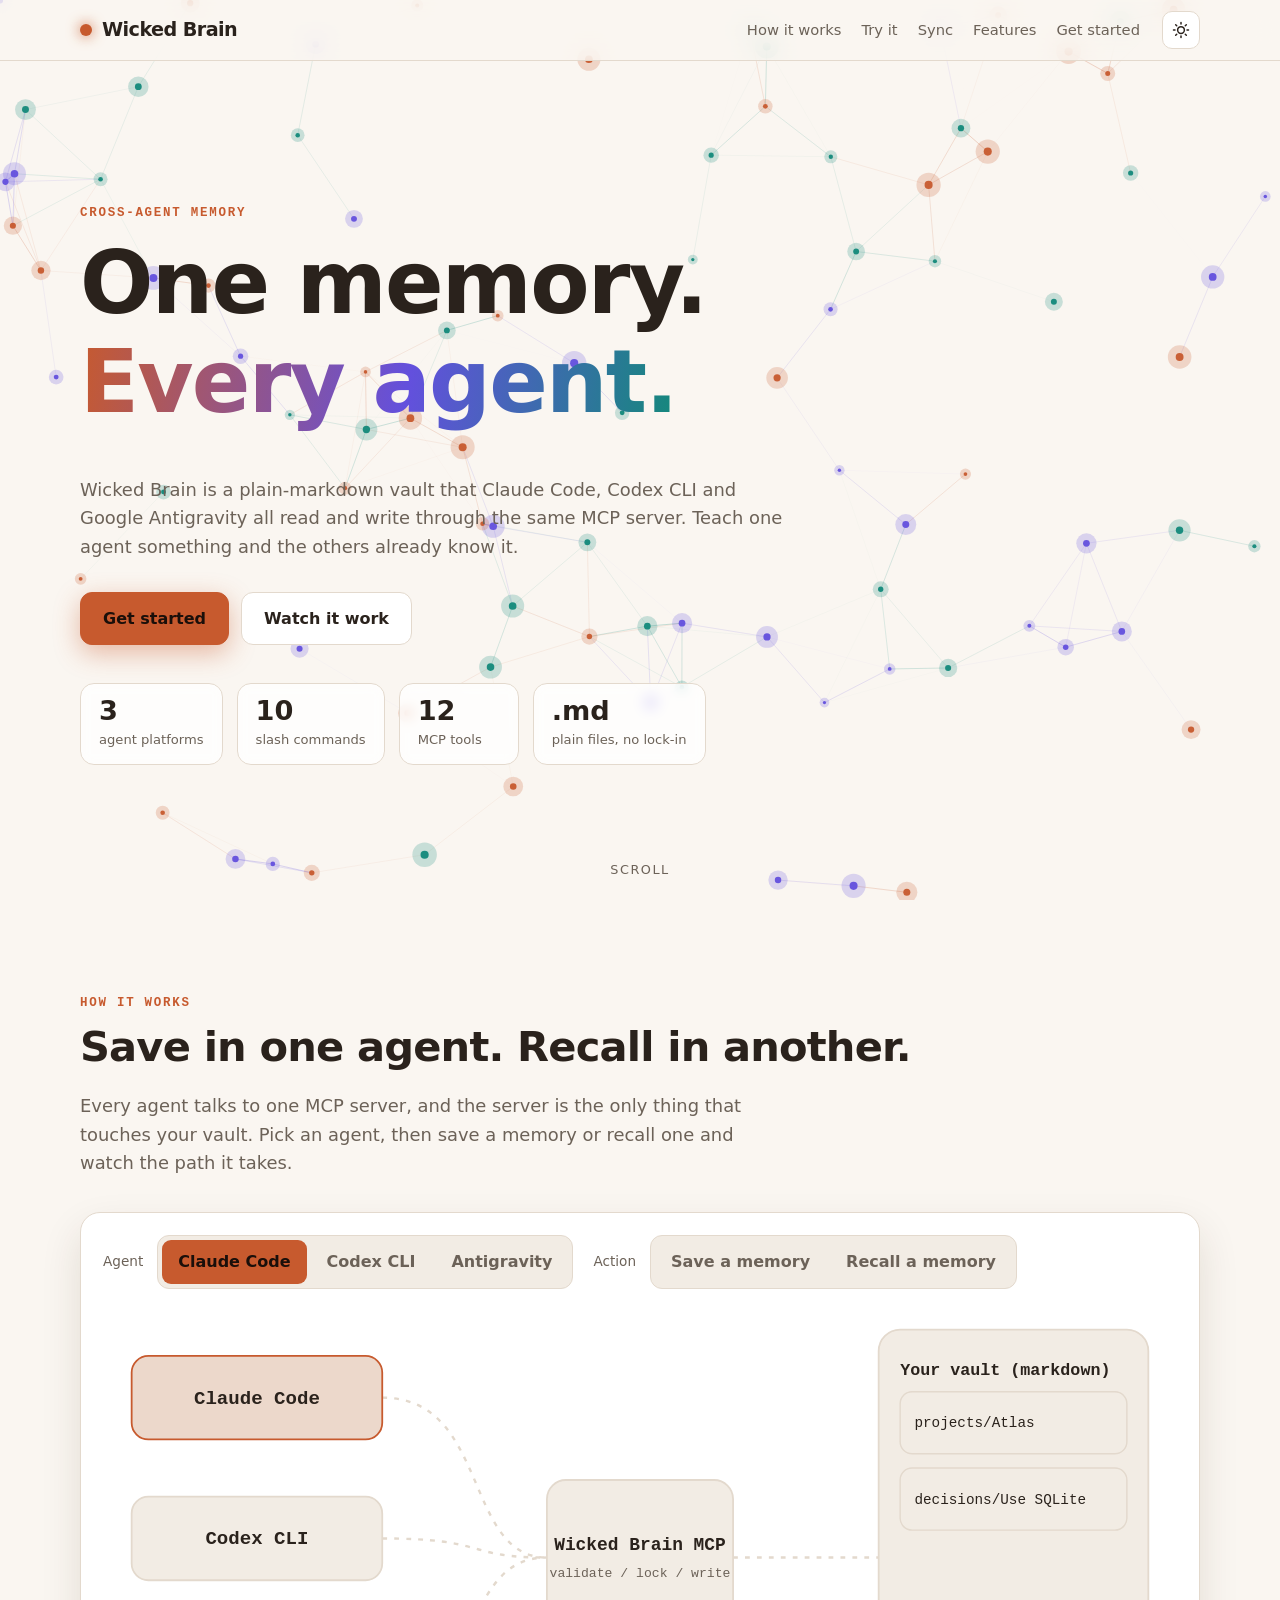
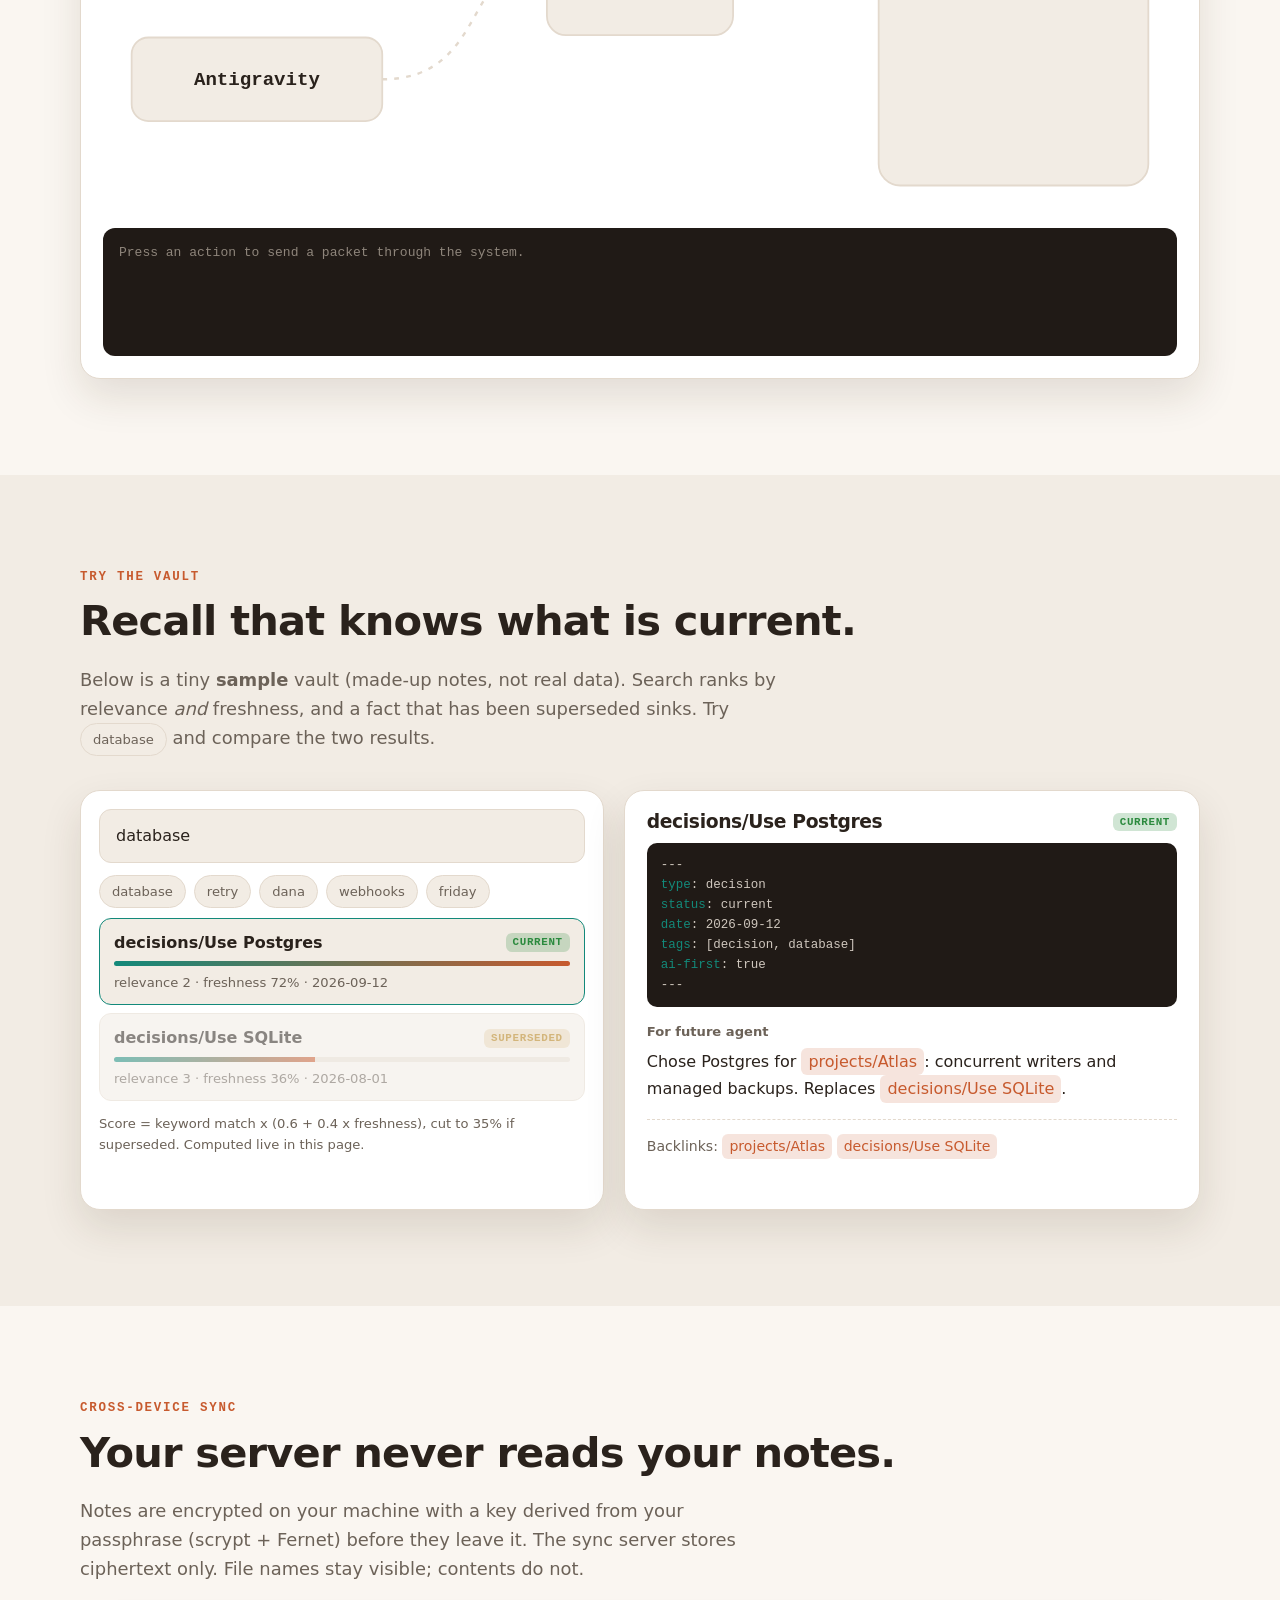
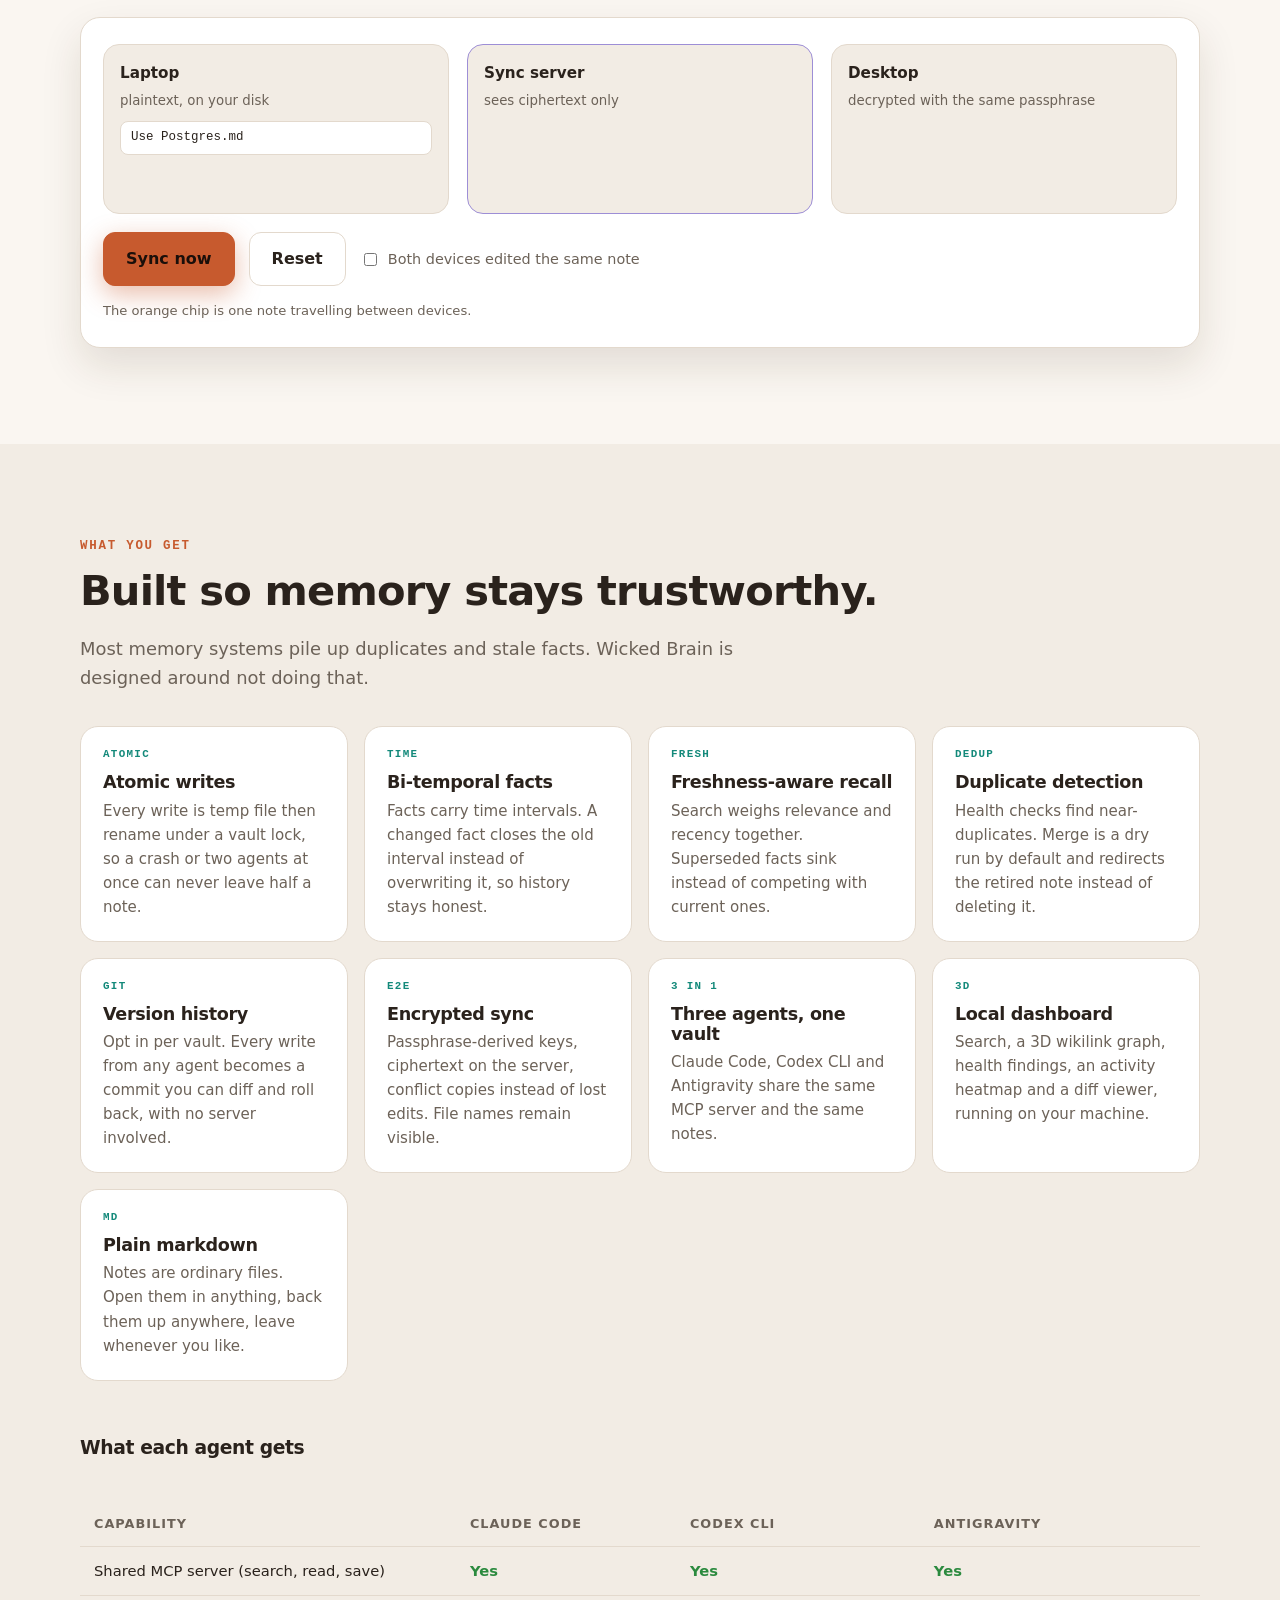
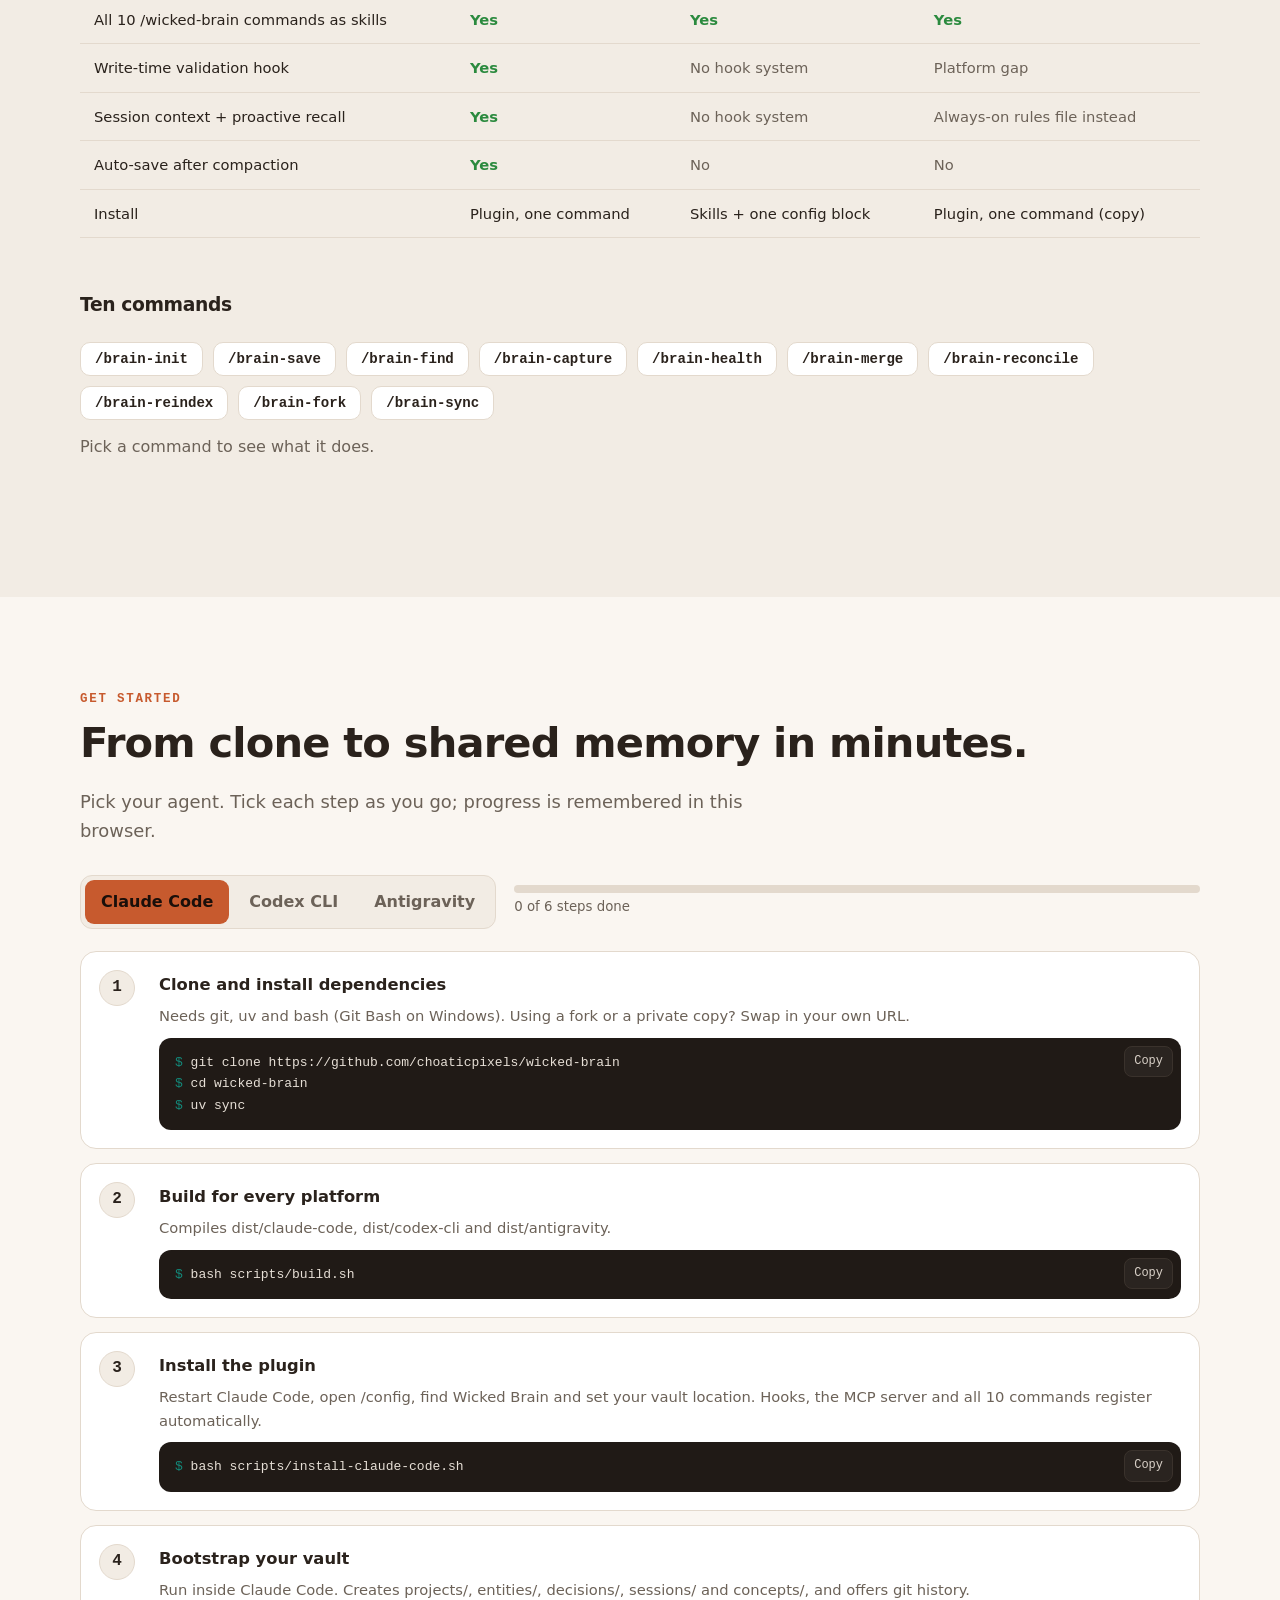
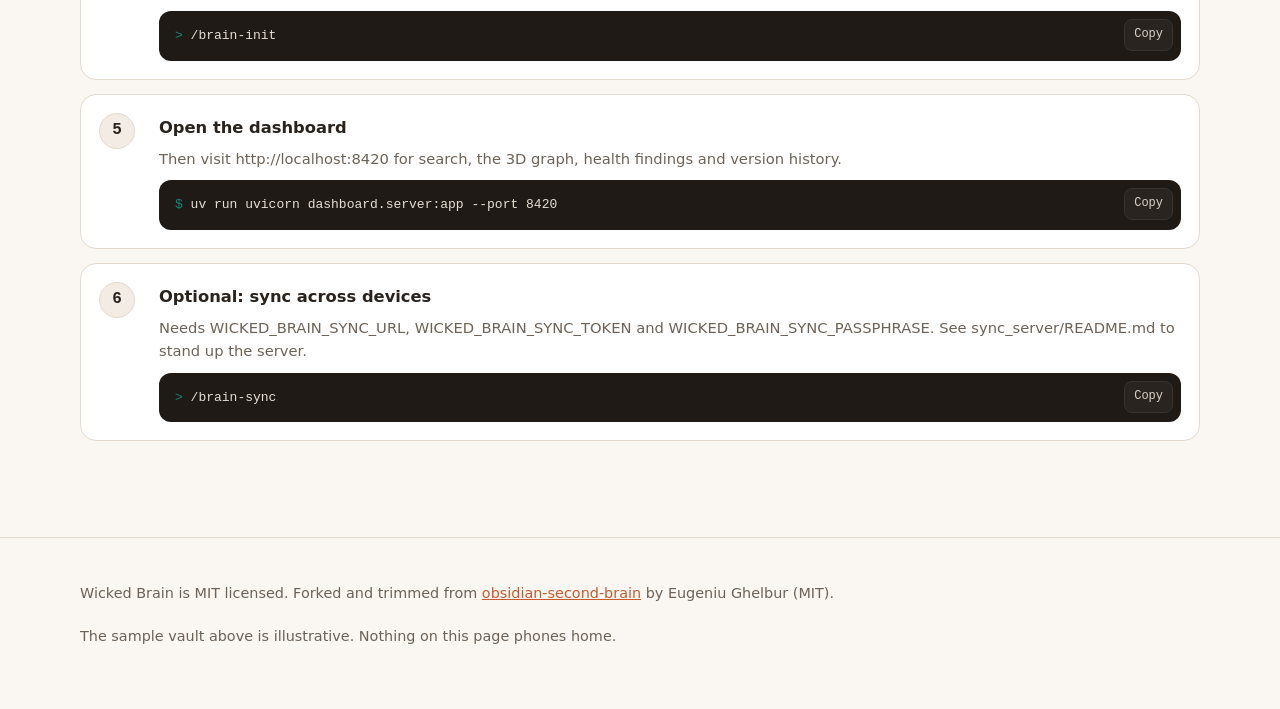
==== site/index.html @ 3fa41720 "Wicked Brain 0.1.0 One memory for Claude Code, Codex and Google Antigravity: a plain-markdown vault " ====
<!doctype html>
<html lang="en" data-theme="dark">
<head>
<meta charset="utf-8">
<meta name="viewport" content="width=device-width, initial-scale=1">
<title>Wicked Brain - one memory for every AI agent</title>
<meta name="description" content="Wicked Brain is a plain-markdown memory vault shared by Claude Code, Codex CLI and Google Antigravity. Save once, recall everywhere.">
<style>
:root, :root[data-theme="dark"] {
  --bg:#13100e; --bg2:#1a1613; --card:#201c19; --line:#322b26;
  --text:#f3ede6; --muted:#a89f95; --accent:#e5784b; --accent-2:#5fd0bf; --accent-3:#a393ff;
  --ok:#7fd48b; --warn:#e9b44c; --code:#0e0c0b; --shadow:0 18px 50px rgba(0,0,0,.45);
}
:root[data-theme="light"] {
  --bg:#faf6f1; --bg2:#f2ece4; --card:#ffffff; --line:#e3d9cd;
  --text:#2a221c; --muted:#6c6258; --accent:#c75a2e; --accent-2:#13897a; --accent-3:#6350dd;
  --ok:#2b8a3e; --warn:#b07a10; --code:#201a16; --shadow:0 18px 40px rgba(60,40,20,.12);
}
* { box-sizing:border-box; }
html { scroll-behavior:smooth; }
body {
  margin:0; background:var(--bg); color:var(--text);
  font:16px/1.6 system-ui,-apple-system,"Segoe UI",Roboto,sans-serif;
  -webkit-font-smoothing:antialiased;
}
a { color:var(--accent); }
code, pre, .mono { font-family:ui-monospace,"Cascadia Code","SF Mono",Menlo,Consolas,monospace; }
.wrap { width:min(1120px, 100% - 32px); margin-inline:auto; }
section { padding:96px 0; position:relative; }
h1,h2,h3 { line-height:1.15; margin:0 0 .5em; letter-spacing:-.02em; }
h2 { font-size:clamp(1.8rem,4vw,2.6rem); }
.eyebrow { font:600 .78rem/1 ui-monospace,Consolas,monospace; letter-spacing:.14em; text-transform:uppercase; color:var(--accent); margin-bottom:14px; display:block; }
.lead { color:var(--muted); font-size:1.12rem; max-width:62ch; }
button { font:inherit; color:inherit; cursor:pointer; }
:focus-visible { outline:2px solid var(--accent-2); outline-offset:3px; border-radius:6px; }

/* nav */
nav.top {
  position:sticky; top:0; z-index:50; backdrop-filter:blur(14px);
  background:color-mix(in srgb, var(--bg) 78%, transparent); border-bottom:1px solid var(--line);
}
nav.top .wrap { display:flex; align-items:center; gap:22px; height:60px; }
.brand { font-weight:800; letter-spacing:-.03em; font-size:1.2rem; display:flex; align-items:center; gap:10px; color:var(--text); text-decoration:none; }
.brand i { width:12px; height:12px; border-radius:50%; background:var(--accent); box-shadow:0 0 14px var(--accent); display:inline-block; animation:pulse 2.4s ease-in-out infinite; }
nav.top .links { display:flex; gap:20px; margin-left:auto; }
nav.top .links a { color:var(--muted); text-decoration:none; font-size:.92rem; }
nav.top .links a:hover { color:var(--text); }
.icon-btn { background:var(--card); border:1px solid var(--line); width:38px; height:38px; border-radius:10px; display:grid; place-items:center; }
.icon-btn:hover { border-color:var(--accent); }
@media (max-height:760px){ .scroll-hint { display:none; } }
@media (max-width:760px){ nav.top .links a:not(.keep){ display:none; } nav.top .links{ gap:12px; } }

/* hero */
.hero { padding:0; min-height:calc(100vh - 60px); display:grid; align-items:center; overflow:hidden; }
#nebula { position:absolute; inset:0; width:100%; height:100%; display:block; }
.hero .wrap { position:relative; z-index:2; padding:80px 0 70px; pointer-events:none; }
.hero .wrap > * { pointer-events:auto; }
.hero h1 { font-size:clamp(2.6rem,7.5vw,5.4rem); max-width:14ch; }
.grad { background:linear-gradient(100deg,var(--accent),var(--accent-3) 55%,var(--accent-2)); -webkit-background-clip:text; background-clip:text; color:transparent; }
.hero .lead { margin:18px 0 30px; }
.cta { display:flex; flex-wrap:wrap; gap:12px; margin-bottom:38px; }
.btn { display:inline-flex; align-items:center; gap:10px; padding:13px 22px; border-radius:12px; border:1px solid var(--line); background:var(--card); text-decoration:none; color:var(--text); font-weight:600; transition:transform .15s, border-color .15s, box-shadow .15s; }
.btn:hover { transform:translateY(-2px); border-color:var(--accent); }
.btn.primary { background:var(--accent); border-color:var(--accent); color:#1a0f0a; box-shadow:0 8px 26px color-mix(in srgb,var(--accent) 40%,transparent); }
.stats { display:flex; flex-wrap:wrap; gap:14px; }
.stat { background:color-mix(in srgb,var(--card) 80%,transparent); border:1px solid var(--line); border-radius:14px; padding:12px 18px; min-width:120px; backdrop-filter:blur(6px); }
.stat b { display:block; font-size:1.7rem; line-height:1.1; }
.stat span { color:var(--muted); font-size:.82rem; }
.scroll-hint { position:absolute; bottom:20px; left:50%; translate:-50% 0; z-index:2; color:var(--muted); font-size:.8rem; letter-spacing:.12em; text-transform:uppercase; animation:bob 2.2s ease-in-out infinite; }

/* reveal */
.reveal { opacity:0; transform:translateY(26px); transition:opacity .7s ease, transform .7s ease; }
.reveal.in { opacity:1; transform:none; }

/* panels */
.panel { background:var(--card); border:1px solid var(--line); border-radius:20px; box-shadow:var(--shadow); }
.seg { display:inline-flex; background:var(--bg2); border:1px solid var(--line); border-radius:12px; padding:4px; gap:4px; flex-wrap:wrap; }
.seg button { background:none; border:0; padding:9px 16px; border-radius:9px; color:var(--muted); font-weight:600; }
.seg button[aria-pressed="true"], .seg button[aria-selected="true"] { background:var(--accent); color:#1a0f0a; }

/* flow */
.flow-wrap { margin-top:34px; padding:22px; }
.flow-controls { display:flex; flex-wrap:wrap; gap:14px; align-items:center; margin-bottom:12px; }
.flow-controls .label { color:var(--muted); font-size:.85rem; }
#flowSvg { width:100%; height:auto; display:block; }
#flowSvg text { font-family:ui-monospace,Consolas,monospace; fill:var(--text); }
#flowSvg .muted { fill:var(--muted); }
.agent { cursor:pointer; }
.agent rect { fill:var(--bg2); stroke:var(--line); stroke-width:1.5; transition:stroke .2s, fill .2s; }
.agent.sel rect { stroke:var(--c); fill:color-mix(in srgb,var(--c) 14%,var(--bg2)); }
.agent:focus-visible rect { stroke:var(--accent-2); }
.node-box { fill:var(--bg2); stroke:var(--line); stroke-width:1.5; }
.hub.active .node-box { stroke:var(--accent-2); filter:drop-shadow(0 0 12px var(--accent-2)); }
.pipe { fill:none; stroke:var(--line); stroke-width:2; stroke-dasharray:4 6; }
.note-card rect { fill:var(--bg2); stroke:var(--line); stroke-width:1.2; }
.note-card.fresh rect { stroke:var(--ok); }
.note-card.hit rect { stroke:var(--accent-2); fill:color-mix(in srgb,var(--accent-2) 14%,var(--bg2)); }
.note-card { transform-box:fill-box; transform-origin:center; }
.note-card.pop { animation:pop .5s cubic-bezier(.2,1.4,.4,1); }
.log { margin-top:14px; background:var(--code); color:#d8d0c7; border-radius:12px; padding:14px 16px; min-height:128px; font:13px/1.65 ui-monospace,Consolas,monospace; }
.log div { animation:fadein .35s ease; }
.log .t { color:var(--accent-2); }
.log .d { color:#8e857b; }

/* vault search */
.vault-grid { display:grid; grid-template-columns:minmax(0,1fr) minmax(0,1.1fr); gap:20px; margin-top:34px; }
@media (max-width:860px){ .vault-grid { grid-template-columns:1fr; } }
.search-box { padding:18px; }
.search-box input { width:100%; padding:13px 16px; border-radius:12px; border:1px solid var(--line); background:var(--bg2); color:var(--text); font:inherit; }
.search-box input:focus { border-color:var(--accent); outline:none; }
.chips { display:flex; flex-wrap:wrap; gap:8px; margin:12px 0 4px; }
.chip { background:var(--bg2); border:1px solid var(--line); border-radius:99px; padding:5px 12px; font-size:.82rem; color:var(--muted); }
.chip:hover { color:var(--text); border-color:var(--accent); }
.results { margin-top:10px; display:grid; gap:8px; max-height:430px; overflow:auto; }
.result { text-align:left; background:var(--bg2); border:1px solid var(--line); border-radius:12px; padding:11px 14px; display:grid; gap:6px; width:100%; }
.result:hover, .result.on { border-color:var(--accent-2); }
.result.old { opacity:.55; }
.result .row { display:flex; justify-content:space-between; gap:10px; align-items:center; }
.result .ttl { font-weight:650; }
.badge { font:600 .68rem/1 ui-monospace,Consolas,monospace; padding:4px 7px; border-radius:6px; background:color-mix(in srgb,var(--accent-3) 22%,transparent); color:var(--accent-3); text-transform:uppercase; letter-spacing:.06em; }
.badge.cur { background:color-mix(in srgb,var(--ok) 22%,transparent); color:var(--ok); }
.badge.sup { background:color-mix(in srgb,var(--warn) 22%,transparent); color:var(--warn); }
.meter { height:5px; border-radius:99px; background:var(--line); overflow:hidden; }
.meter i { display:block; height:100%; width:0; background:linear-gradient(90deg,var(--accent-2),var(--accent)); transition:width .6s cubic-bezier(.2,.9,.3,1); }
.hint { color:var(--muted); font-size:.82rem; }
.note-view { padding:20px 22px; min-height:420px; }
.fm { background:var(--code); color:#cfc7be; border-radius:10px; padding:12px 14px; font:12.5px/1.6 ui-monospace,Consolas,monospace; margin:10px 0 14px; white-space:pre-wrap; }
.fm .k { color:var(--accent-2); }
.note-body { color:var(--text); }
.wl { background:color-mix(in srgb,var(--accent) 16%,transparent); border:0; color:var(--accent); border-radius:6px; padding:1px 7px; font:inherit; }
.wl:hover { background:var(--accent); color:#1a0f0a; }
.bl { margin-top:16px; padding-top:14px; border-top:1px dashed var(--line); font-size:.88rem; color:var(--muted); }

/* sync */
.sync { margin-top:34px; padding:26px 22px; position:relative; }
.sync-row { display:grid; grid-template-columns:1fr 1fr 1fr; gap:18px; align-items:stretch; position:relative; }
@media (max-width:760px){ .sync-row { grid-template-columns:1fr; } }
.dev { background:var(--bg2); border:1px solid var(--line); border-radius:16px; padding:16px; min-height:170px; }
.dev h4 { margin:0 0 4px; font-size:.95rem; display:flex; gap:8px; align-items:center; }
.dev small { color:var(--muted); display:block; margin-bottom:10px; }
.dev.cloud { border-color:color-mix(in srgb,var(--accent-3) 55%,var(--line)); }
.file { font:12.5px/1.4 ui-monospace,Consolas,monospace; background:var(--card); border:1px solid var(--line); border-radius:8px; padding:7px 10px; margin-top:7px; word-break:break-all; animation:fadein .4s ease; }
.file.conf { border-color:var(--warn); }
.cipher { color:var(--accent-3); }
.token { position:absolute; z-index:5; left:0; top:0; background:var(--accent); color:#1a0f0a; font:600 12.5px ui-monospace,Consolas,monospace; padding:7px 11px; border-radius:9px; box-shadow:0 8px 24px color-mix(in srgb,var(--accent) 45%,transparent); pointer-events:none; opacity:0; white-space:nowrap; }
.sync-ctl { display:flex; flex-wrap:wrap; gap:14px; align-items:center; margin-top:18px; }
.sync-ctl label { color:var(--muted); font-size:.9rem; display:flex; gap:8px; align-items:center; }

/* features */
.cards { display:grid; grid-template-columns:repeat(auto-fit,minmax(250px,1fr)); gap:16px; margin-top:34px; }
.fcard { padding:22px; border:1px solid var(--line); border-radius:18px; background:var(--card); position:relative; overflow:hidden; transition:transform .2s, border-color .2s; transform-style:preserve-3d; }
.fcard::before { content:""; position:absolute; inset:0; background:radial-gradient(260px circle at var(--mx,50%) var(--my,0%), color-mix(in srgb,var(--accent) 20%,transparent), transparent 60%); opacity:0; transition:opacity .25s; }
.fcard:hover { border-color:var(--accent); }
.fcard:hover::before { opacity:1; }
.fcard > * { position:relative; }
.fcard .tag { font:700 .68rem/1 ui-monospace,Consolas,monospace; letter-spacing:.12em; color:var(--accent-2); margin-bottom:12px; display:block; }
.fcard h3 { font-size:1.1rem; margin-bottom:6px; }
.fcard p { margin:0; color:var(--muted); font-size:.94rem; }
table.compat { width:100%; border-collapse:collapse; margin-top:34px; font-size:.92rem; }
.compat th, .compat td { text-align:left; padding:12px 14px; border-bottom:1px solid var(--line); vertical-align:top; }
.compat th { color:var(--muted); font-weight:600; font-size:.8rem; text-transform:uppercase; letter-spacing:.08em; }
.yes { color:var(--ok); font-weight:700; } .no { color:var(--muted); }
.table-scroll { overflow-x:auto; }
.cmds { display:flex; flex-wrap:wrap; gap:10px; margin-top:26px; }
.cmd { background:var(--card); border:1px solid var(--line); border-radius:10px; padding:8px 14px; font:600 .88rem ui-monospace,Consolas,monospace; }
.cmd[aria-pressed="true"] { border-color:var(--accent); color:var(--accent); }
#cmdDesc { margin-top:14px; min-height:3.2em; color:var(--muted); }

/* get started */
.start-top { display:flex; flex-wrap:wrap; gap:18px; align-items:center; justify-content:space-between; margin-top:30px; }
.progress { flex:1; min-width:220px; }
.progress .bar { height:8px; background:var(--line); border-radius:99px; overflow:hidden; }
.progress .bar i { display:block; height:100%; width:0; background:linear-gradient(90deg,var(--accent),var(--accent-3),var(--accent-2)); transition:width .5s cubic-bezier(.2,.9,.3,1); }
.progress small { color:var(--muted); }
.steps { display:grid; gap:14px; margin-top:22px; }
.step { display:grid; grid-template-columns:44px 1fr; gap:16px; padding:18px; border:1px solid var(--line); border-radius:16px; background:var(--card); transition:border-color .2s, opacity .2s; }
.step.done { border-color:color-mix(in srgb,var(--ok) 60%,var(--line)); }
.step.done .num { background:var(--ok); color:#0e1a10; }
.num { width:36px; height:36px; border-radius:50%; background:var(--bg2); border:1px solid var(--line); display:grid; place-items:center; font-weight:700; font-family:ui-monospace,Consolas,monospace; cursor:pointer; }
.step h4 { margin:2px 0 6px; font-size:1.02rem; }
.step p { margin:0 0 10px; color:var(--muted); font-size:.92rem; }
pre.term { margin:0; background:var(--code); color:#e6dfd6; border-radius:12px; padding:14px 48px 14px 16px; overflow-x:auto; font-size:13px; line-height:1.65; position:relative; }
pre.term .pr { color:var(--accent-2); user-select:none; }
pre.term .cm { color:#8e857b; }
.copy { position:absolute; right:8px; top:8px; background:#2a2420; border:1px solid #3a322c; color:#d8d0c7; border-radius:8px; padding:5px 9px; font-size:.75rem; }
.copy:hover { border-color:var(--accent); }
.victory { margin-top:18px; padding:18px 22px; border-radius:16px; border:1px solid var(--ok); background:color-mix(in srgb,var(--ok) 12%,var(--card)); display:none; animation:pop .5s cubic-bezier(.2,1.4,.4,1); }
.victory.show { display:block; }

footer { border-top:1px solid var(--line); padding:44px 0 60px; color:var(--muted); font-size:.9rem; }
footer .wrap { display:flex; flex-wrap:wrap; gap:20px; justify-content:space-between; }

@keyframes pulse { 50% { transform:scale(1.35); opacity:.7; } }
@keyframes bob { 50% { transform:translateY(7px); } }
@keyframes pop { 0% { transform:scale(.6); opacity:0; } 100% { transform:scale(1); opacity:1; } }
@keyframes fadein { from { opacity:0; transform:translateY(5px); } to { opacity:1; transform:none; } }
@media (prefers-reduced-motion: reduce) {
  html { scroll-behavior:auto; }
  *, *::before, *::after { animation-duration:.001ms !important; animation-iteration-count:1 !important; transition-duration:.001ms !important; }
  .reveal { opacity:1; transform:none; }
}
</style>
</head>
<body>

<nav class="top" aria-label="Main">
  <div class="wrap">
    <a class="brand" href="#top"><i></i>Wicked Brain</a>
    <div class="links">
      <a href="#how">How it works</a>
      <a href="#vault">Try it</a>
      <a href="#sync">Sync</a>
      <a href="#features">Features</a>
      <a class="keep" href="#start">Get started</a>
    </div>
    <button class="icon-btn" id="themeBtn" aria-label="Toggle light and dark theme" title="Toggle theme">
      <svg width="18" height="18" viewBox="0 0 24 24" fill="none" stroke="currentColor" stroke-width="2" stroke-linecap="round"><circle cx="12" cy="12" r="4.5"/><path d="M12 2v2M12 20v2M4.9 4.9l1.4 1.4M17.7 17.7l1.4 1.4M2 12h2M20 12h2M4.9 19.1l1.4-1.4M17.7 6.3l1.4-1.4"/></svg>
    </button>
  </div>
</nav>

<header class="hero" id="top">
  <canvas id="nebula" aria-hidden="true"></canvas>
  <div class="wrap">
    <span class="eyebrow">Cross-agent memory</span>
    <h1>One memory.<br><span class="grad">Every agent.</span></h1>
    <p class="lead">Wicked Brain is a plain-markdown vault that Claude Code, Codex CLI and Google Antigravity all read and write through the same MCP server. Teach one agent something and the others already know it.</p>
    <div class="cta">
      <a class="btn primary" href="#start">Get started</a>
      <a class="btn" href="#how">Watch it work</a>
    </div>
    <div class="stats" aria-label="Facts about Wicked Brain">
      <div class="stat"><b data-count="3">0</b><span>agent platforms</span></div>
      <div class="stat"><b data-count="10">0</b><span>slash commands</span></div>
      <div class="stat"><b data-count="12">0</b><span>MCP tools</span></div>
      <div class="stat"><b>.md</b><span>plain files, no lock-in</span></div>
    </div>
  </div>
  <div class="scroll-hint" aria-hidden="true">scroll</div>
</header>

<main>
<section id="how">
  <div class="wrap">
    <div class="reveal">
      <span class="eyebrow">How it works</span>
      <h2>Save in one agent. Recall in another.</h2>
      <p class="lead">Every agent talks to one MCP server, and the server is the only thing that touches your vault. Pick an agent, then save a memory or recall one and watch the path it takes.</p>
    </div>
    <div class="panel flow-wrap reveal">
      <div class="flow-controls">
        <span class="label">Agent</span>
        <div class="seg" id="agentSeg" role="group" aria-label="Choose an agent"></div>
        <span class="label" style="margin-left:6px">Action</span>
        <div class="seg">
          <button id="btnSave">Save a memory</button>
          <button id="btnRecall">Recall a memory</button>
        </div>
      </div>
      <svg id="flowSvg" role="img" aria-label="Animated diagram: agents send requests through the Wicked Brain MCP server to the markdown vault"></svg>
      <div class="log" id="flowLog" aria-live="polite"><div class="d">Press an action to send a packet through the system.</div></div>
    </div>
  </div>
</section>

<section id="vault" style="background:var(--bg2)">
  <div class="wrap">
    <div class="reveal">
      <span class="eyebrow">Try the vault</span>
      <h2>Recall that knows what is current.</h2>
      <p class="lead">Below is a tiny <b>sample</b> vault (made-up notes, not real data). Search ranks by relevance <em>and</em> freshness, and a fact that has been superseded sinks. Try <button class="chip" data-q="database">database</button> and compare the two results.</p>
    </div>
    <div class="vault-grid reveal">
      <div class="panel search-box">
        <input id="q" type="search" placeholder="Search the sample vault..." aria-label="Search the sample vault" autocomplete="off">
        <div class="chips" id="chips"></div>
        <div class="results" id="results" aria-live="polite"></div>
        <p class="hint" style="margin:12px 0 0">Score = keyword match x (0.6 + 0.4 x freshness), cut to 35% if superseded. Computed live in this page.</p>
      </div>
      <div class="panel note-view" id="noteView"></div>
    </div>
  </div>
</section>

<section id="sync">
  <div class="wrap">
    <div class="reveal">
      <span class="eyebrow">Cross-device sync</span>
      <h2>Your server never reads your notes.</h2>
      <p class="lead">Notes are encrypted on your machine with a key derived from your passphrase (scrypt + Fernet) before they leave it. The sync server stores ciphertext only. File names stay visible; contents do not.</p>
    </div>
    <div class="panel sync reveal" id="syncBox">
      <div class="sync-row" id="syncRow">
        <div class="dev" id="devA"><h4>Laptop</h4><small>plaintext, on your disk</small><div id="listA"></div></div>
        <div class="dev cloud" id="devS"><h4>Sync server</h4><small>sees ciphertext only</small><div id="listS"></div></div>
        <div class="dev" id="devB"><h4>Desktop</h4><small>decrypted with the same passphrase</small><div id="listB"></div></div>
        <div class="token mono" id="token"></div>
      </div>
      <div class="sync-ctl">
        <button class="btn primary" id="syncBtn">Sync now</button>
        <button class="btn" id="syncReset">Reset</button>
        <label><input type="checkbox" id="conflictBox"> Both devices edited the same note</label>
      </div>
      <p class="hint" id="syncCap" aria-live="polite" style="margin:14px 0 0">The orange chip is one note travelling between devices.</p>
    </div>
  </div>
</section>

<section id="features" style="background:var(--bg2)">
  <div class="wrap">
    <div class="reveal">
      <span class="eyebrow">What you get</span>
      <h2>Built so memory stays trustworthy.</h2>
      <p class="lead">Most memory systems pile up duplicates and stale facts. Wicked Brain is designed around not doing that.</p>
    </div>
    <div class="cards" id="cards"></div>

    <h3 style="margin-top:56px" class="reveal">What each agent gets</h3>
    <div class="table-scroll reveal">
      <table class="compat">
        <thead><tr><th>Capability</th><th>Claude Code</th><th>Codex CLI</th><th>Antigravity</th></tr></thead>
        <tbody>
          <tr><td>Shared MCP server (search, read, save)</td><td class="yes">Yes</td><td class="yes">Yes</td><td class="yes">Yes</td></tr>
          <tr><td>All 10 /wicked-brain commands as skills</td><td class="yes">Yes</td><td class="yes">Yes</td><td class="yes">Yes</td></tr>
          <tr><td>Write-time validation hook</td><td class="yes">Yes</td><td class="no">No hook system</td><td class="no">Platform gap</td></tr>
          <tr><td>Session context + proactive recall</td><td class="yes">Yes</td><td class="no">No hook system</td><td class="no">Always-on rules file instead</td></tr>
          <tr><td>Auto-save after compaction</td><td class="yes">Yes</td><td class="no">No</td><td class="no">No</td></tr>
          <tr><td>Install</td><td>Plugin, one command</td><td>Skills + one config block</td><td>Plugin, one command (copy)</td></tr>
        </tbody>
      </table>
    </div>

    <h3 style="margin-top:56px" class="reveal">Ten commands</h3>
    <div class="cmds reveal" id="cmds" role="group" aria-label="Commands"></div>
    <p id="cmdDesc" aria-live="polite">Pick a command to see what it does.</p>
  </div>
</section>

<section id="start">
  <div class="wrap">
    <div class="reveal">
      <span class="eyebrow">Get started</span>
      <h2>From clone to shared memory in minutes.</h2>
      <p class="lead">Pick your agent. Tick each step as you go; progress is remembered in this browser.</p>
    </div>
    <div class="start-top reveal">
      <div class="seg" role="tablist" id="platTabs" aria-label="Choose your agent"></div>
      <div class="progress"><div class="bar"><i id="barFill"></i></div><small id="barText"></small></div>
    </div>
    <div class="steps" id="steps"></div>
    <div class="victory" id="victory"><b>Done. Your agents now share one memory.</b><br><span class="hint">Save something in one agent, then ask another about it. Run <code>/brain-health</code> any time to check the vault.</span></div>
  </div>
</section>
</main>

<footer>
  <div class="wrap">
    <div>Wicked Brain is MIT licensed. Forked and trimmed from <a href="https://github.com/eugeniughelbur/obsidian-second-brain">obsidian-second-brain</a> by Eugeniu Ghelbur (MIT).</div>
    <div>The sample vault above is illustrative. Nothing on this page phones home.</div>
  </div>
</footer>

<script>
"use strict";
const REPO_URL = "https://github.com/choaticpixels/wicked-brain";
const REDUCED = matchMedia("(prefers-reduced-motion: reduce)").matches;
const $ = (s, r=document) => r.querySelector(s);
const sleep = ms => new Promise(r => setTimeout(r, REDUCED ? 0 : ms));
const css = n => getComputedStyle(document.documentElement).getPropertyValue(n).trim();
const store = {
  get(k){ try { return localStorage.getItem(k); } catch(e){ return null; } },
  set(k,v){ try { localStorage.setItem(k,v); } catch(e){} }
};
const esc = s => s.replace(/[&<>"]/g, c => ({"&":"&amp;","<":"&lt;",">":"&gt;",'"':"&quot;"}[c]));

/* ---------- theme ---------- */
(function theme(){
  const saved = store.get("brain-theme");
  const pref = matchMedia("(prefers-color-scheme: light)").matches ? "light" : "dark";
  document.documentElement.dataset.theme = saved || pref;
  $("#themeBtn").addEventListener("click", () => {
    const next = document.documentElement.dataset.theme === "dark" ? "light" : "dark";
    document.documentElement.dataset.theme = next; store.set("brain-theme", next);
    document.dispatchEvent(new Event("themechange"));
  });
})();

/* ---------- reveal + counters ---------- */
(function reveal(){
  const io = new IntersectionObserver(es => es.forEach(e => {
    if (!e.isIntersecting) return; e.target.classList.add("in"); io.unobserve(e.target);
  }), { threshold:.12 });
  document.querySelectorAll(".reveal").forEach(el => io.observe(el));
  document.querySelectorAll("[data-count]").forEach(el => {
    const to = +el.dataset.count; if (REDUCED) { el.textContent = to; return; }
    const t0 = performance.now();
    (function tick(t){ const p = Math.min(1,(t-t0)/1100); el.textContent = Math.round(to*(1-Math.pow(1-p,3))); if (p<1) requestAnimationFrame(tick); })(t0);
  });
})();

/* ---------- hero nebula ---------- */
(function nebula(){
  const c = $("#nebula"), ctx = c.getContext("2d");
  let W,H,nodes=[],signals=[],mouse={x:-999,y:-999},cols=[],running=true,last=0,spawn=0;
  const LINK = 135;
  const readCols = () => { cols = [css("--accent"), css("--accent-2"), css("--accent-3")]; };
  function resize(){
    const dpr = Math.min(devicePixelRatio||1, 2);
    W = c.clientWidth; H = c.clientHeight; c.width = W*dpr; c.height = H*dpr; ctx.setTransform(dpr,0,0,dpr,0,0);
    const n = Math.round(Math.min(95, Math.max(34, W*H/13000)));
    nodes = Array.from({length:n}, (_,i) => ({x:Math.random()*W,y:Math.random()*H,vx:(Math.random()-.5)*.28,vy:(Math.random()-.5)*.28,r:1.6+Math.random()*2.6,k:i%3,p:0}));
    if (REDUCED) draw();
  }
  function step(dt){
    for (const n of nodes){
      const dx = n.x-mouse.x, dy = n.y-mouse.y, d2 = dx*dx+dy*dy;
      if (d2 < 22000){ const d = Math.sqrt(d2)||1, f = (1-d/148)*.9; n.vx += dx/d*f*.06; n.vy += dy/d*f*.06; }
      n.vx *= .995; n.vy *= .995;
      n.x += n.vx*dt*.06; n.y += n.vy*dt*.06;
      if (n.x<-20) n.x=W+20; if (n.x>W+20) n.x=-20; if (n.y<-20) n.y=H+20; if (n.y>H+20) n.y=-20;
      n.p *= .94;
    }
    spawn -= dt;
    if (spawn <= 0){
      spawn = 260 + Math.random()*380;
      for (let tries=0; tries<20; tries++){
        const a = nodes[(Math.random()*nodes.length)|0], b = nodes[(Math.random()*nodes.length)|0];
        const d = Math.hypot(a.x-b.x,a.y-b.y);
        if (a!==b && d<LINK){ signals.push({a,b,t:0,k:a.k}); break; }
      }
    }
    for (const s of signals){ s.t += dt/520; if (s.t>=1){ s.b.p = 1; s.done = true; } }
    signals = signals.filter(s => !s.done);
  }
  function draw(){
    ctx.clearRect(0,0,W,H);
    ctx.lineWidth = 1;
    for (let i=0;i<nodes.length;i++){
      const a = nodes[i];
      for (let j=i+1;j<nodes.length;j++){
        const b = nodes[j], d = Math.hypot(a.x-b.x,a.y-b.y);
        if (d<LINK){ ctx.globalAlpha = (1-d/LINK)*.32; ctx.strokeStyle = cols[a.k]; ctx.beginPath(); ctx.moveTo(a.x,a.y); ctx.lineTo(b.x,b.y); ctx.stroke(); }
      }
      const md = Math.hypot(a.x-mouse.x,a.y-mouse.y);
      if (md<170){ ctx.globalAlpha = (1-md/170)*.5; ctx.strokeStyle = cols[1]; ctx.beginPath(); ctx.moveTo(a.x,a.y); ctx.lineTo(mouse.x,mouse.y); ctx.stroke(); }
    }
    for (const s of signals){
      const x = s.a.x+(s.b.x-s.a.x)*s.t, y = s.a.y+(s.b.y-s.a.y)*s.t;
      ctx.globalAlpha = .95; ctx.fillStyle = cols[s.k]; ctx.shadowColor = cols[s.k]; ctx.shadowBlur = 14;
      ctx.beginPath(); ctx.arc(x,y,2.6,0,6.283); ctx.fill(); ctx.shadowBlur = 0;
    }
    for (const n of nodes){
      const r = n.r + n.p*4;
      ctx.globalAlpha = .22+n.p*.5; ctx.fillStyle = cols[n.k]; ctx.beginPath(); ctx.arc(n.x,n.y,r*3,0,6.283); ctx.fill();
      ctx.globalAlpha = .95; ctx.beginPath(); ctx.arc(n.x,n.y,r,0,6.283); ctx.fill();
    }
    ctx.globalAlpha = 1;
  }
  function loop(t){
    if (!running) return;
    const dt = Math.min(48, t-last||16); last = t; step(dt); draw(); requestAnimationFrame(loop);
  }
  const hero = $(".hero");
  hero.addEventListener("pointermove", e => { const r = c.getBoundingClientRect(); mouse.x = e.clientX-r.left; mouse.y = e.clientY-r.top; });
  hero.addEventListener("pointerleave", () => { mouse.x = mouse.y = -999; });
  addEventListener("resize", resize);
  document.addEventListener("themechange", () => { readCols(); if (REDUCED) draw(); });
  new IntersectionObserver(es => { const on = es[0].isIntersecting; if (on && !running && !REDUCED){ running = true; last = performance.now(); requestAnimationFrame(loop); } else if (!on) running = false; }).observe(hero);
  readCols(); resize();
  if (!REDUCED) requestAnimationFrame(loop);
})();

/* ---------- flow diagram ---------- */
(function flow(){
  const NS = "http://www.w3.org/2000/svg";
  const AGENTS = [
    { name:"Claude Code", c:"--accent" }, { name:"Codex CLI", c:"--accent-2" }, { name:"Antigravity", c:"--accent-3" }
  ];
  const SAVES = ["decisions/Use Postgres", "concepts/Retry with jitter", "entities/Dana", "projects/Atlas", "sessions/today"];
  let sel = 0, busy = false, vault = [{t:"projects/Atlas"},{t:"decisions/Use SQLite"}], saveN = 0, orient = null;
  const svg = $("#flowSvg"), log = $("#flowLog"), seg = $("#agentSeg");
  const el = (tag, attrs={}, parent) => { const n = document.createElementNS(NS, tag); for (const k in attrs) n.setAttribute(k, attrs[k]); if (parent) parent.appendChild(n); return n; };

  AGENTS.forEach((a,i) => {
    const b = document.createElement("button"); b.textContent = a.name; b.setAttribute("aria-pressed", i===0);
    b.addEventListener("click", () => { if (busy) return; sel = i; [...seg.children].forEach((x,j)=>x.setAttribute("aria-pressed", j===i)); markSel(); });
    seg.appendChild(b);
  });

  function layout(o){
    if (o === "wide") return {
      vb:[900,430], agents:[0,1,2].map(i => ({x:24,y:46+i*118,w:210,h:70, out:[234,81+i*118]})),
      hub:{x:372,y:150,w:156,h:130, inn:[372,215], out:[528,215]},
      vault:{x:650,y:24,w:226,h:382, inn:[650,215]},
      slots:[0,1,2,3,4].map(i => ({x:668,y:76+i*64,w:190,h:52}))
    };
    return {
      vb:[400,640], agents:[0,1,2].map(i => ({x:12+i*130,y:14,w:122,h:60, out:[73+i*130,74]})),
      hub:{x:100,y:250,w:200,h:96, inn:[200,250], out:[200,346]},
      vault:{x:16,y:430,w:368,h:196, inn:[200,430]},
      slots:[0,1,2,3].map(i => ({x:30+(i%2)*176,y:476+Math.floor(i/2)*70,w:164,h:56}))
    };
  }
  let L, paths = [], hubG, vaultOut, vaultG, cardsG, agentG = [];
  function build(){
    const o = innerWidth < 700 ? "tall" : "wide";
    orient = o; L = layout(o); svg.innerHTML = ""; svg.setAttribute("viewBox", `0 0 ${L.vb[0]} ${L.vb[1]}`);
    paths = L.agents.map((a,i) => {
      const dy = o==="wide" ? 0 : 90, d = o==="wide"
        ? `M${a.out[0]},${a.out[1]} C${a.out[0]+90},${a.out[1]} ${L.hub.inn[0]-70},${L.hub.inn[1]} ${L.hub.inn[0]},${L.hub.inn[1]}`
        : `M${a.out[0]},${a.out[1]} C${a.out[0]},${a.out[1]+dy} ${L.hub.inn[0]},${L.hub.inn[1]-dy} ${L.hub.inn[0]},${L.hub.inn[1]}`;
      return el("path",{d,class:"pipe"},svg);
    });
    vaultOut = el("path",{d:`M${L.hub.out[0]},${L.hub.out[1]} L${L.vault.inn[0]},${L.vault.inn[1]}`,class:"pipe"},svg);
    hubG = el("g",{class:"hub"},svg);
    el("rect",{x:L.hub.x,y:L.hub.y,width:L.hub.w,height:L.hub.h,rx:16,class:"node-box"},hubG);
    el("text",{x:L.hub.x+L.hub.w/2,y:L.hub.y+L.hub.h/2-6,"text-anchor":"middle","font-size":o==="wide"?15:14,"font-weight":700},hubG).textContent = "Wicked Brain MCP";
    el("text",{x:L.hub.x+L.hub.w/2,y:L.hub.y+L.hub.h/2+16,"text-anchor":"middle","font-size":11,class:"muted"},hubG).textContent = "validate / lock / write";
    vaultG = el("g",{},svg);
    el("rect",{x:L.vault.x,y:L.vault.y,width:L.vault.w,height:L.vault.h,rx:18,class:"node-box"},vaultG);
    el("text",{x:L.vault.x+18,y:L.vault.y+(o==="wide"?38:30),"font-size":14,"font-weight":700},vaultG).textContent = "Your vault (markdown)";
    cardsG = el("g",{},vaultG);
    agentG = L.agents.map((a,i) => {
      const g = el("g",{class:"agent",tabindex:0,role:"button","aria-label":"Select "+AGENTS[i].name},svg);
      g.style.setProperty("--c", css(AGENTS[i].c));
      el("rect",{x:a.x,y:a.y,width:a.w,height:a.h,rx:14},g);
      el("text",{x:a.x+a.w/2,y:a.y+a.h/2+5,"text-anchor":"middle","font-size":o==="wide"?16:13,"font-weight":700},g).textContent = AGENTS[i].name;
      const pick = () => { if (busy) return; sel = i; [...seg.children].forEach((x,j)=>x.setAttribute("aria-pressed", j===i)); markSel(); };
      g.addEventListener("click", pick); g.addEventListener("keydown", e => { if (e.key==="Enter"||e.key===" "){ e.preventDefault(); pick(); } });
      return g;
    });
    drawCards(); markSel();
  }
  function markSel(){ agentG.forEach((g,i) => { g.classList.toggle("sel", i===sel); g.style.setProperty("--c", css(AGENTS[i].c)); }); }
  function drawCards(flash){
    cardsG.innerHTML = "";
    vault.slice(0, L.slots.length).forEach((n,i) => {
      const s = L.slots[i], g = el("g",{class:"note-card"+(n.fresh?" fresh":"")+(n.hit?" hit":"")+(n.pop?" pop":"")},cardsG);
      el("rect",{x:s.x,y:s.y,width:s.w,height:s.h,rx:10},g);
      const max = Math.floor((s.w-24)/7.2), t = n.t.length > max ? n.t.slice(0,max-1)+"…" : n.t;
      el("text",{x:s.x+12,y:s.y+s.h/2+4,"font-size":12},g).textContent = t;
      n.pop = false;
    });
  }
  const say = (html) => { const d = document.createElement("div"); d.innerHTML = html; log.appendChild(d); while (log.children.length > 6) log.firstChild.remove(); };
  function travel(path, color, ms, rev){
    return new Promise(res => {
      const dot = el("circle",{r:8,fill:color,style:`filter:drop-shadow(0 0 8px ${color})`},svg), len = path.getTotalLength();
      if (REDUCED){ dot.remove(); return res(); }
      const t0 = performance.now();
      (function f(t){ let p = Math.min(1,(t-t0)/ms); p = p<.5 ? 2*p*p : 1-Math.pow(-2*p+2,2)/2; const pt = path.getPointAtLength((rev?1-p:p)*len); dot.setAttribute("cx",pt.x); dot.setAttribute("cy",pt.y);
        if (p<1) requestAnimationFrame(f); else { dot.remove(); res(); } })(t0);
    });
  }
  const flash = async (g) => { g.classList.add("active"); await sleep(650); g.classList.remove("active"); };
  async function run(kind){
    if (busy) return; busy = true; $("#btnSave").disabled = $("#btnRecall").disabled = true;
    log.innerHTML = ""; vault.forEach(n => { n.hit = false; n.fresh = false; });
    const a = AGENTS[sel], col = css(a.c);
    if (kind === "save"){
      const title = SAVES[saveN++ % SAVES.length];
      say(`<span class="t">${a.name}</span> calls <b>brain_save_note</b> <span class="d">("${title}")</span>`);
      await travel(paths[sel], col, 900);
      say(`<span class="t">MCP</span> checks AI-first frontmatter, then takes the vault write lock`); await flash(hubG);
      await travel(vaultOut, col, 700);
      say(`<span class="t">Vault</span> atomic write: temp file, then rename. Never half a note.`);
      vault.unshift({t:title, fresh:true, pop:true}); vault = vault.slice(0, L.slots.length); drawCards();
      await sleep(500); say(`<span class="d">If version history is on, the write also lands as a git commit.</span>`);
    } else {
      say(`<span class="t">${a.name}</span> calls <b>brain_search</b> <span class="d">("what did we decide about the database?")</span>`);
      await travel(paths[sel], css("--accent-2"), 900);
      say(`<span class="t">MCP</span> keyword + semantic search, reranked by freshness`); await flash(hubG);
      await travel(vaultOut, css("--accent-2"), 700);
      vault.forEach(n => n.hit = false); const hit = vault.findIndex(n => /Postgres|SQLite|Atlas/.test(n.t));
      if (hit>=0){ vault[hit].hit = true; } drawCards(); say(`<span class="t">Vault</span> best match found. Superseded facts rank below current ones.`);
      await sleep(400);
      await travel(vaultOut, css("--accent-3"), 650, true); await travel(paths[sel], css("--accent-3"), 800, true);
      say(`<span class="t">${a.name}</span> gets the current fact plus its [[links]], so it answers from memory, not a guess.`);
    }
    $("#btnSave").disabled = $("#btnRecall").disabled = false; busy = false;
  }
  $("#btnSave").addEventListener("click", () => run("save"));
  $("#btnRecall").addEventListener("click", () => run("recall"));
  let rt; addEventListener("resize", () => { clearTimeout(rt); rt = setTimeout(() => { if (!busy && (innerWidth<700 ? "tall":"wide") !== orient) build(); }, 150); });
  document.addEventListener("themechange", markSel);
  build();
})();

/* ---------- sample vault search ---------- */
(function vaultDemo(){
  const TODAY = new Date("2026-10-02");
  const N = [
    {p:"projects/Atlas", type:"project", status:"active", date:"2026-09-20", tags:["project","web"], body:"Atlas is the customer dashboard. Data lives in [[decisions/Use Postgres]]. Owner: [[entities/Dana]]. Token refresh uses [[concepts/Retry with jitter]]."},
    {p:"decisions/Use Postgres", type:"decision", status:"current", date:"2026-09-12", tags:["decision","database"], body:"Chose Postgres for [[projects/Atlas]]: concurrent writers and managed backups. Replaces [[decisions/Use SQLite]]."},
    {p:"decisions/Use SQLite", type:"decision", status:"superseded", date:"2026-08-01", tags:["decision","database"], body:"The early prototype used SQLite for the database. Superseded by [[decisions/Use Postgres]] once concurrent writes appeared."},
    {p:"entities/Dana", type:"person", status:"active", date:"2026-09-05", tags:["entity","person"], body:"Dana owns [[projects/Atlas]]. Prefers short pull requests and written decisions."},
    {p:"concepts/Retry with jitter", type:"concept", status:"active", date:"2026-09-30", tags:["concept","reliability"], body:"On failure, wait a random fraction of an exponential delay so clients do not retry in lockstep. Used by [[projects/Atlas]] for token refresh."},
    {p:"concepts/Idempotent webhooks", type:"concept", status:"active", date:"2026-09-02", tags:["concept","billing"], body:"Store each event id and ignore replays. Learned while building [[projects/Billing]]."},
    {p:"projects/Billing", type:"project", status:"active", date:"2026-09-02", tags:["project","stripe"], body:"Stripe webhooks for [[projects/Atlas]]. See [[concepts/Idempotent webhooks]]."},
    {p:"sessions/2026-09-30", type:"session", status:"active", date:"2026-09-30", tags:["session"], body:"Debugged a flaky login on [[projects/Atlas]]. Root cause: a token refresh storm. Fixed with [[concepts/Retry with jitter]]."},
    {p:"decisions/No Friday deploys", type:"decision", status:"current", date:"2026-07-14", tags:["decision","process"], body:"Never deploy on Fridays. Owner: [[entities/Dana]]."}
  ];
  const byPath = Object.fromEntries(N.map(n => [n.p, n]));
  const links = n => [...n.body.matchAll(/\[\[([^\]]+)\]\]/g)].map(m => m[1]);
  const back = p => N.filter(n => links(n).includes(p)).map(n => n.p);
  const age = n => (TODAY - new Date(n.date)) / 864e5;
  const fresh = n => Math.exp(-age(n)/60);
  function score(n, toks){
    let rel = 0; const title = n.p.toLowerCase(), tags = n.tags.join(" ").toLowerCase(), body = n.body.toLowerCase();
    for (const t of toks){ if (title.includes(t)) rel += 3; if (tags.includes(t)) rel += 2; if (body.includes(t)) rel += 1; }
    if (!rel) return null;
    const f = fresh(n), s = rel * (0.6 + 0.4*f) * (n.status==="superseded" ? .35 : 1);
    return {n, rel, f, s};
  }
  const input = $("#q"), res = $("#results"), view = $("#noteView");
  ["database","retry","dana","webhooks","friday"].forEach(w => { const b = document.createElement("button"); b.className="chip"; b.textContent=w; b.addEventListener("click",()=>{input.value=w;run();}); $("#chips").appendChild(b); });
  document.querySelectorAll(".lead [data-q]").forEach(b => b.addEventListener("click", () => { input.value = b.dataset.q; run(); }));
  function badge(n){ return n.status==="current" ? `<span class="badge cur">current</span>` : n.status==="superseded" ? `<span class="badge sup">superseded</span>` : `<span class="badge">${n.type}</span>`; }
  function run(){
    const toks = input.value.toLowerCase().split(/\s+/).filter(Boolean);
    if (!toks.length){ res.innerHTML = `<p class="hint">Type a word, or tap a suggestion. Notes in this sample: ${N.length}.</p>`; return; }
    const rows = N.map(n => score(n,toks)).filter(Boolean).sort((a,b) => b.s-a.s);
    if (!rows.length){ res.innerHTML = `<p class="hint">Nothing matches. Try "database" or "retry".</p>`; return; }
    const max = rows[0].s;
    res.innerHTML = rows.map(r => `<button class="result${r.n.status==="superseded"?" old":""}" data-p="${esc(r.n.p)}"><div class="row"><span class="ttl">${esc(r.n.p)}</span>${badge(r.n)}</div><div class="meter"><i data-w="${Math.round(r.s/max*100)}"></i></div><span class="hint">relevance ${r.rel} · freshness ${(r.f*100).toFixed(0)}% · ${r.n.date}</span></button>`).join("");
    requestAnimationFrame(() => res.querySelectorAll(".meter i").forEach(i => i.style.width = i.dataset.w+"%"));
    res.querySelectorAll(".result").forEach(b => b.addEventListener("click", () => open(b.dataset.p)));
    open(rows[0].n.p, true);
  }
  function open(p, quiet){
    const n = byPath[p]; if (!n) return;
    res.querySelectorAll(".result").forEach(b => b.classList.toggle("on", b.dataset.p===p));
    const fm = `<span class="k">type</span>: ${n.type}\n<span class="k">status</span>: ${n.status}\n<span class="k">date</span>: ${n.date}\n<span class="k">tags</span>: [${n.tags.join(", ")}]\n<span class="k">ai-first</span>: true`;
    const body = esc(n.body).replace(/\[\[([^\]]+)\]\]/g, (m,t) => byPath[t] ? `<button class="wl" data-p="${esc(t)}">${esc(t)}</button>` : esc(t));
    const bl = back(p);
    view.innerHTML = `<div class="row" style="display:flex;justify-content:space-between;gap:10px;align-items:center"><h3 style="margin:0">${esc(n.p)}</h3>${badge(n)}</div><div class="fm">---\n${fm}\n---</div><div class="note-body"><b class="hint" style="display:block;margin-bottom:6px">For future agent</b>${body}</div><div class="bl">Backlinks: ${bl.length ? bl.map(b => `<button class="wl" data-p="${esc(b)}">${esc(b)}</button>`).join(" ") : "none"}</div>`;
    view.querySelectorAll(".wl").forEach(b => b.addEventListener("click", () => open(b.dataset.p)));
  }
  input.addEventListener("input", run);
  input.value = "database"; run();
})();

/* ---------- sync animation ---------- */
(function sync(){
  const row = $("#syncRow"), tok = $("#token"), A = $("#listA"), S = $("#listS"), B = $("#listB"), cap = $("#syncCap"), box = $("#conflictBox"), btn = $("#syncBtn");
  const PLAIN = "Use Postgres.md", HEX = "0123456789abcdef";
  let busy = false;
  const file = (txt, cls="") => { const d = document.createElement("div"); d.className = "file "+cls; d.textContent = txt; return d; };
  function reset(){
    A.innerHTML = B.innerHTML = S.innerHTML = ""; A.appendChild(file(PLAIN)); tok.style.opacity = 0; cap.textContent = "The orange chip is one note travelling between devices."; busy = false; btn.disabled = false;
  }
  const center = el => { const r = el.getBoundingClientRect(), p = row.getBoundingClientRect(); return {x:r.left-p.left+r.width/2, y:r.top-p.top+r.height/2}; };
  const scramble = (s, ratio) => [...s].map((ch,i) => i < Math.round(ratio*s.length) && ch!==" " ? HEX[(Math.random()*16)|0] : ch).join("");
  function move(from, to, ratioFn, ms){
    return new Promise(res => {
      const a = center(from), b = center(to); tok.style.opacity = 1;
      const w = tok.offsetWidth, h = tok.offsetHeight;
      if (REDUCED){ tok.style.transform = `translate(${b.x-w/2}px,${b.y-h/2}px)`; tok.textContent = scramble(PLAIN, ratioFn(1)); return res(); }
      const t0 = performance.now();
      (function f(t){ const p = Math.min(1,(t-t0)/ms), e = p<.5?2*p*p:1-Math.pow(-2*p+2,2)/2;
        tok.textContent = scramble(PLAIN, ratioFn(e)); const ww = tok.offsetWidth;
        tok.style.transform = `translate(${a.x+(b.x-a.x)*e-ww/2}px,${a.y+(b.y-a.y)*e-h/2}px)`;
        if (p<1) requestAnimationFrame(f); else res(); })(t0);
    });
  }
  async function go(){
    if (busy) return; busy = true; btn.disabled = true; S.innerHTML = ""; B.innerHTML = "";
    const conflict = box.checked, cipher = Array.from({length:30}, () => HEX[(Math.random()*16)|0]).join("");
    tok.textContent = PLAIN; tok.style.transform = `translate(${center(A).x-60}px,${center(A).y-12}px)`;
    cap.textContent = "1/3  Encrypting on the laptop as it leaves..."; await sleep(300);
    await move(A, S, r => r, 1500);
    S.appendChild(file(cipher, "cipher")); tok.style.opacity = 0;
    cap.textContent = "2/3  The server stores only ciphertext. It has no key and cannot read the note."; await sleep(1500);
    tok.style.opacity = 1; cap.textContent = "3/3  The desktop pulls it and decrypts with the same passphrase.";
    await move(S, B, r => 1-r, 1500);
    tok.style.opacity = 0; B.appendChild(file(PLAIN));
    if (conflict){
      await sleep(500);
      const d = new Date().toISOString().slice(0,10);
      B.appendChild(file(`Use Postgres (sync-conflict, laptop, ${d}).md`, "conf"));
      cap.textContent = "Both sides edited it. The newer edit wins; the other is kept as a conflict copy so nothing is lost.";
    } else cap.textContent = "Synced. Same note, both devices, and the server never saw a word of it.";
    busy = false; btn.disabled = false;
  }
  btn.addEventListener("click", go); $("#syncReset").addEventListener("click", reset);
  reset();
})();

/* ---------- features ---------- */
(function features(){
  const F = [
    ["ATOMIC","Atomic writes","Every write is temp file then rename under a vault lock, so a crash or two agents at once can never leave half a note."],
    ["TIME","Bi-temporal facts","Facts carry time intervals. A changed fact closes the old interval instead of overwriting it, so history stays honest."],
    ["FRESH","Freshness-aware recall","Search weighs relevance and recency together. Superseded facts sink instead of competing with current ones."],
    ["DEDUP","Duplicate detection","Health checks find near-duplicates. Merge is a dry run by default and redirects the retired note instead of deleting it."],
    ["GIT","Version history","Opt in per vault. Every write from any agent becomes a commit you can diff and roll back, with no server involved."],
    ["E2E","Encrypted sync","Passphrase-derived keys, ciphertext on the server, conflict copies instead of lost edits. File names remain visible."],
    ["3 IN 1","Three agents, one vault","Claude Code, Codex CLI and Antigravity share the same MCP server and the same notes."],
    ["3D","Local dashboard","Search, a 3D wikilink graph, health findings, an activity heatmap and a diff viewer, running on your machine."],
    ["MD","Plain markdown","Notes are ordinary files. Open them in anything, back them up anywhere, leave whenever you like."]
  ];
  const host = $("#cards");
  F.forEach(([t,h,p]) => {
    const d = document.createElement("div"); d.className = "fcard reveal"; d.innerHTML = `<span class="tag">${t}</span><h3>${h}</h3><p>${p}</p>`;
    d.addEventListener("pointermove", e => { const r = d.getBoundingClientRect(); d.style.setProperty("--mx",(e.clientX-r.left)+"px"); d.style.setProperty("--my",(e.clientY-r.top)+"px");
      if (!REDUCED){ const x = (e.clientX-r.left)/r.width-.5, y = (e.clientY-r.top)/r.height-.5; d.style.transform = `perspective(700px) rotateX(${(-y*5).toFixed(2)}deg) rotateY(${(x*6).toFixed(2)}deg)`; } });
    d.addEventListener("pointerleave", () => { d.style.transform = ""; });
    host.appendChild(d);
  });
  host.querySelectorAll(".reveal").forEach(el => { new IntersectionObserver((es,io) => { if (es[0].isIntersecting){ el.classList.add("in"); io.disconnect(); } }, {threshold:.1}).observe(el); });

  const C = {
    "/brain-init":"Bootstraps a new vault: the folder structure, operating manuals for each agent, an index, and an optional git history.",
    "/brain-save":"Saves everything worth remembering from the conversation: projects, entities, decisions, concepts, and a session note. Searches first so it never duplicates.",
    "/brain-find":"Smart search with context, ranked by relevance and freshness, not just a list of filenames.",
    "/brain-capture":"Zero-friction capture: drops a fact, pattern or idea into concepts/ and links it from today's session note.",
    "/brain-health":"Grouped health report: duplicates, contradictions, stale claims, orphans and structural issues.",
    "/brain-merge":"Merges two near-duplicate notes. Dry run by default, and the retired note redirects rather than disappearing.",
    "/brain-reconcile":"Finds and resolves contradictions so the vault maintains its own truth.",
    "/brain-reindex":"Refreshes the semantic search index and reports coverage before and after.",
    "/brain-fork":"Duplicates a project note under a new name, linked back to the original, so a derivative project starts with context.",
    "/brain-sync":"Pushes and pulls your vault across devices through the encrypted sync server and reports any conflicts."
  };
  const cmds = $("#cmds"), desc = $("#cmdDesc");
  Object.keys(C).forEach(k => { const b = document.createElement("button"); b.className = "cmd"; b.textContent = k; b.setAttribute("aria-pressed","false");
    b.addEventListener("click", () => { cmds.querySelectorAll(".cmd").forEach(x => x.setAttribute("aria-pressed", x===b)); desc.textContent = C[k]; }); cmds.appendChild(b); });
})();

/* ---------- get started ---------- */
(function start(){
  const COMMON_PRE = [
    {t:"Clone and install dependencies", cmd:`git clone ${REPO_URL}\ncd wicked-brain\nuv sync`, note:"Needs git, uv and bash (Git Bash on Windows). Using a fork or a private copy? Swap in your own URL."},
    {t:"Build for every platform", cmd:"bash scripts/build.sh", note:"Compiles dist/claude-code, dist/codex-cli and dist/antigravity."}
  ];
  const COMMON_POST = [
    {t:"Open the dashboard", cmd:"uv run uvicorn dashboard.server:app --port 8420", note:"Then visit http://localhost:8420 for search, the 3D graph, health findings and version history."},
    {t:"Optional: sync across devices", cmd:"/brain-sync", note:"Needs WICKED_BRAIN_SYNC_URL, WICKED_BRAIN_SYNC_TOKEN and WICKED_BRAIN_SYNC_PASSPHRASE. See sync_server/README.md to stand up the server."}
  ];
  const P = {
    "Claude Code":[
      {t:"Install the plugin", cmd:"bash scripts/install-claude-code.sh", note:"Restart Claude Code, open /config, find Wicked Brain and set your vault location. Hooks, the MCP server and all 10 commands register automatically."},
      {t:"Bootstrap your vault", cmd:"/brain-init", note:"Run inside Claude Code. Creates projects/, entities/, decisions/, sessions/ and concepts/, and offers git history."}
    ],
    "Codex CLI":[
      {t:"Install the skills", cmd:"bash scripts/install-codex-cli.sh", note:"Links each brain-* skill into ~/.codex/skills/ and leaves your other skills alone."},
      {t:"Register the MCP server", cmd:`[mcp_servers.wicked-brain]\ncommand = "uv"\nargs = ["run", "--no-project", "--with", "mcp<2", "python", "/path/to/wicked-brain/integrations/mcp-server/server.py"]\n\n[mcp_servers.wicked-brain.env]\nWICKED_BRAIN_VAULT_PATH = "/path/to/your/vault"`, note:"Add to ~/.codex/config.toml, then start a fresh Codex session. Without this, search targets whatever folder you are in."},
      {t:"Bootstrap your vault", cmd:"$brain-init", note:"Run inside Codex CLI."}
    ],
    "Antigravity":[
      {t:"Point Wicked Brain at your vault", cmd:`export WICKED_BRAIN_VAULT_PATH="$HOME/Vault"`, note:"The installer writes this into the plugin's MCP config and stops with an error if it cannot find one."},
      {t:"Install the plugin", cmd:"bash scripts/install-antigravity.sh", note:"This is always a plain copy, because Antigravity does not discover Windows junctions. Re-run it after every build."},
      {t:"Quit and relaunch Antigravity", cmd:"# Fully quit the app (not just reload), then reopen it.\n# Additional Options (...) > MCP Servers > wicked-brain, 12 tools", note:"A soft restart is sometimes not enough to pick up a new plugin."}
    ]
  };
  const names = Object.keys(P); let cur = store.get("brain-plat"); if (!P[cur]) cur = names[0];
  const tabs = $("#platTabs"), host = $("#steps"), fill = $("#barFill"), txt = $("#barText"), win = $("#victory");
  const key = () => "brain-done-" + cur;
  const done = () => { try { return JSON.parse(store.get(key())||"[]"); } catch(e){ return []; } };
  const steps = () => [...COMMON_PRE, ...P[cur], ...COMMON_POST];
  function colorize(cmd){ return cmd.split("\n").map(l => l.startsWith("#") ? `<span class="cm">${esc(l)}</span>` : /^(\/|\$wicked-brain)/.test(l) ? `<span class="pr">&gt; </span>${esc(l)}` : /^(\[|command|args|WICKED BRAIN|$)/.test(l) && !/^(git|bash|uv|export)/.test(l) ? esc(l) : `<span class="pr">$ </span>${esc(l)}`).join("\n"); }
  function render(){
    tabs.innerHTML = "";
    names.forEach(n => { const b = document.createElement("button"); b.textContent = n; b.setAttribute("role","tab"); b.setAttribute("aria-selected", n===cur);
      b.addEventListener("click", () => { cur = n; store.set("brain-plat", n); render(); }); tabs.appendChild(b); });
    const d = done(), list = steps();
    host.innerHTML = "";
    list.forEach((s,i) => {
      const el = document.createElement("div"); el.className = "step"+(d.includes(i)?" done":"");
      el.innerHTML = `<button class="num" aria-label="Mark step ${i+1} ${d.includes(i)?"not done":"done"}" aria-pressed="${d.includes(i)}">${d.includes(i)?"&#10003;":i+1}</button><div><h4>${esc(s.t)}</h4>${s.note?`<p>${esc(s.note)}</p>`:""}<pre class="term"><button class="copy">Copy</button>${colorize(s.cmd)}</pre></div>`;
      el.querySelector(".num").addEventListener("click", () => { const cd = done(), k = cd.indexOf(i); k<0 ? cd.push(i) : cd.splice(k,1); store.set(key(), JSON.stringify(cd)); render(); });
      el.querySelector(".copy").addEventListener("click", async e => { const b = e.currentTarget; try { await navigator.clipboard.writeText(s.cmd); b.textContent = "Copied"; } catch(err){ b.textContent = "Press Ctrl+C"; const r = document.createRange(); r.selectNodeContents(b.parentElement); getSelection().removeAllRanges(); getSelection().addRange(r); } setTimeout(() => b.textContent = "Copy", 1400); });
      host.appendChild(el);
    });
    const n = d.filter(i => i < list.length).length;
    fill.style.width = (n/list.length*100)+"%"; txt.textContent = `${n} of ${list.length} steps done`;
    win.classList.toggle("show", d.filter(i => i < list.length - 1).length >= list.length - 1);
  }
  render();
})();
</script>
</body>
</html>
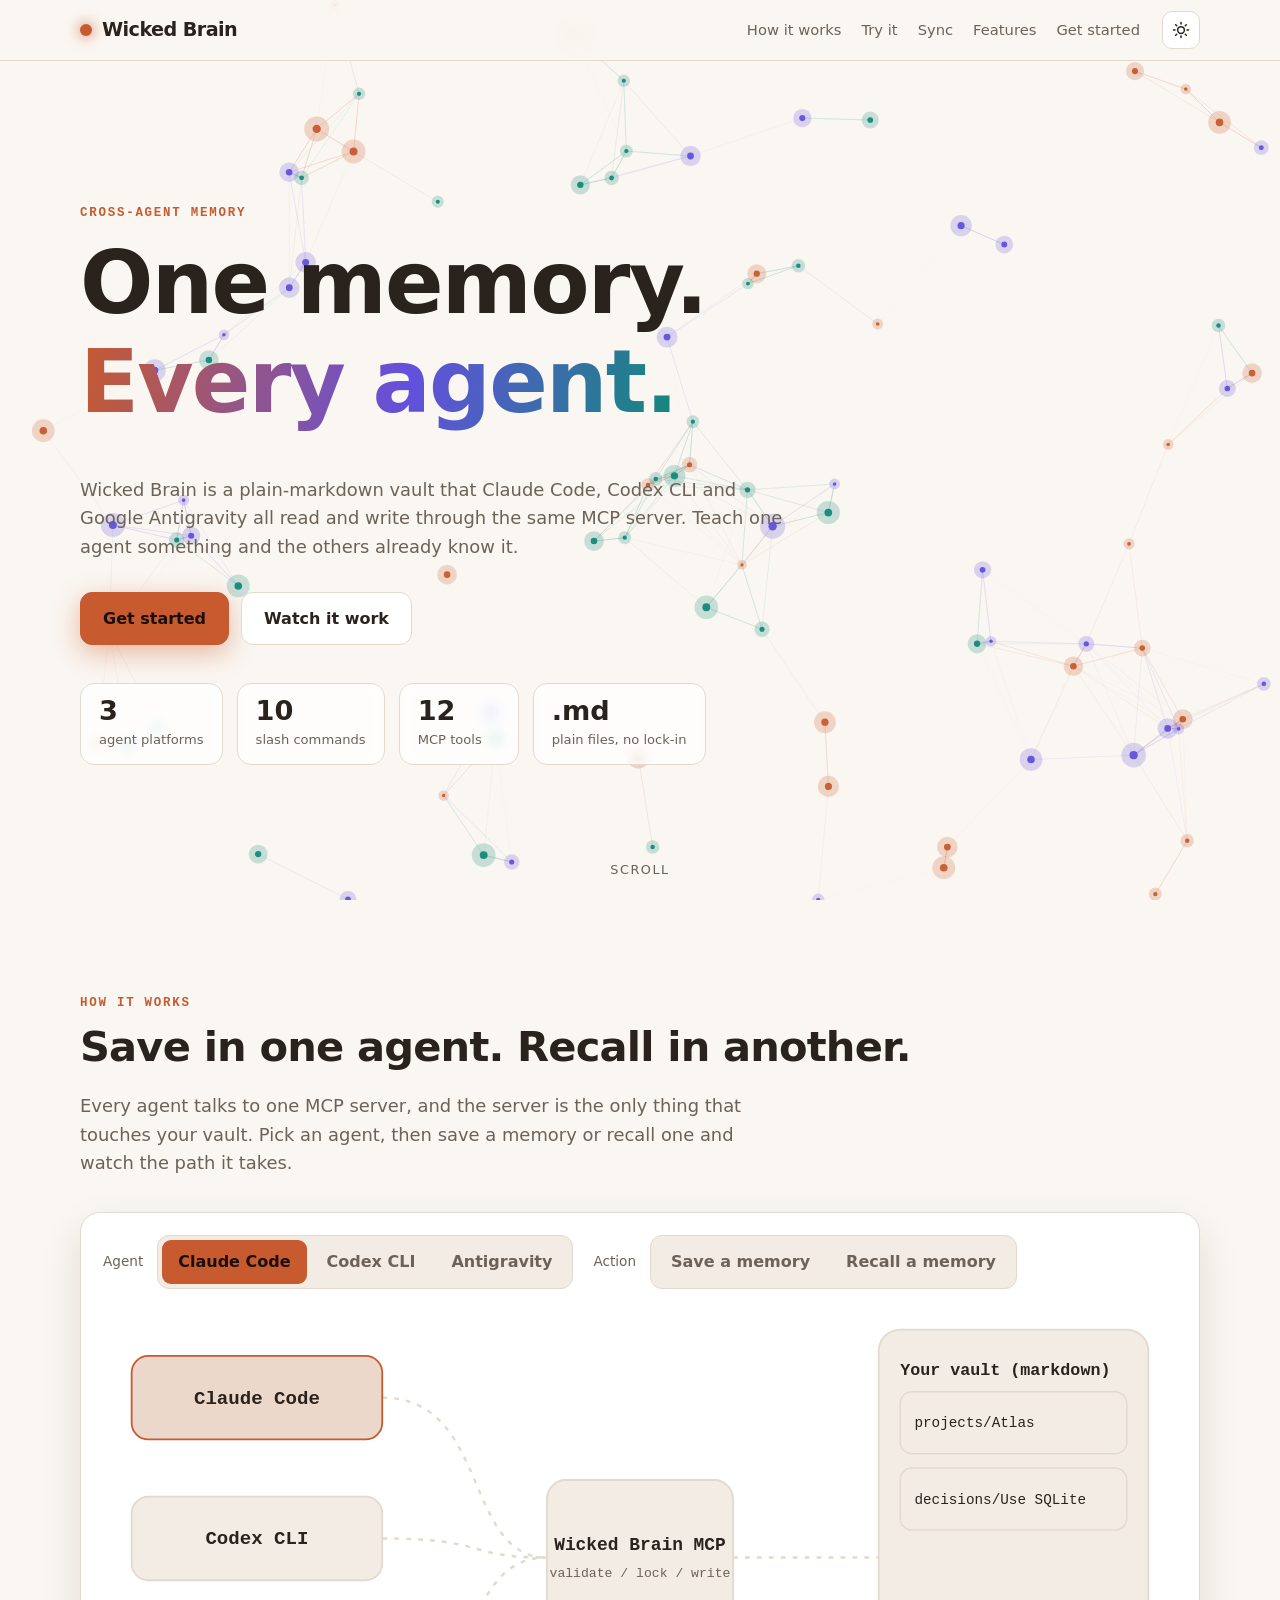
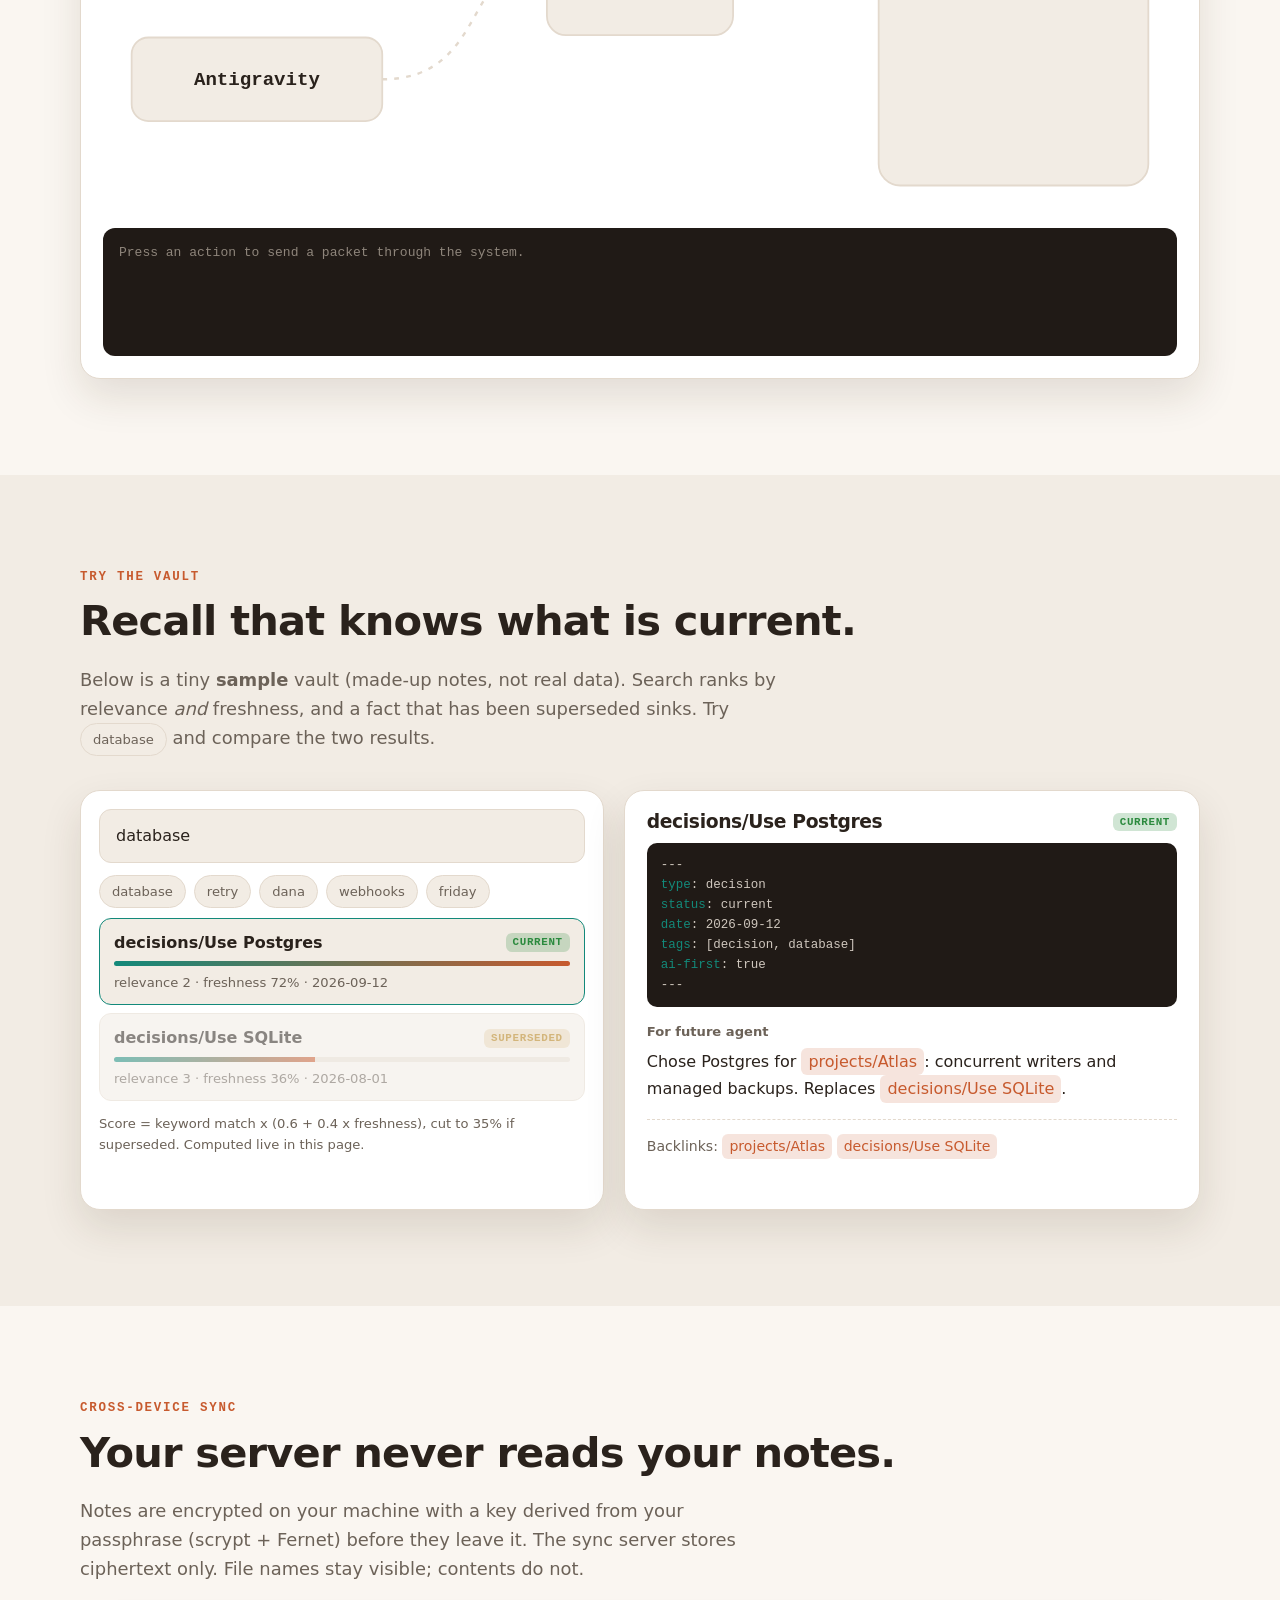
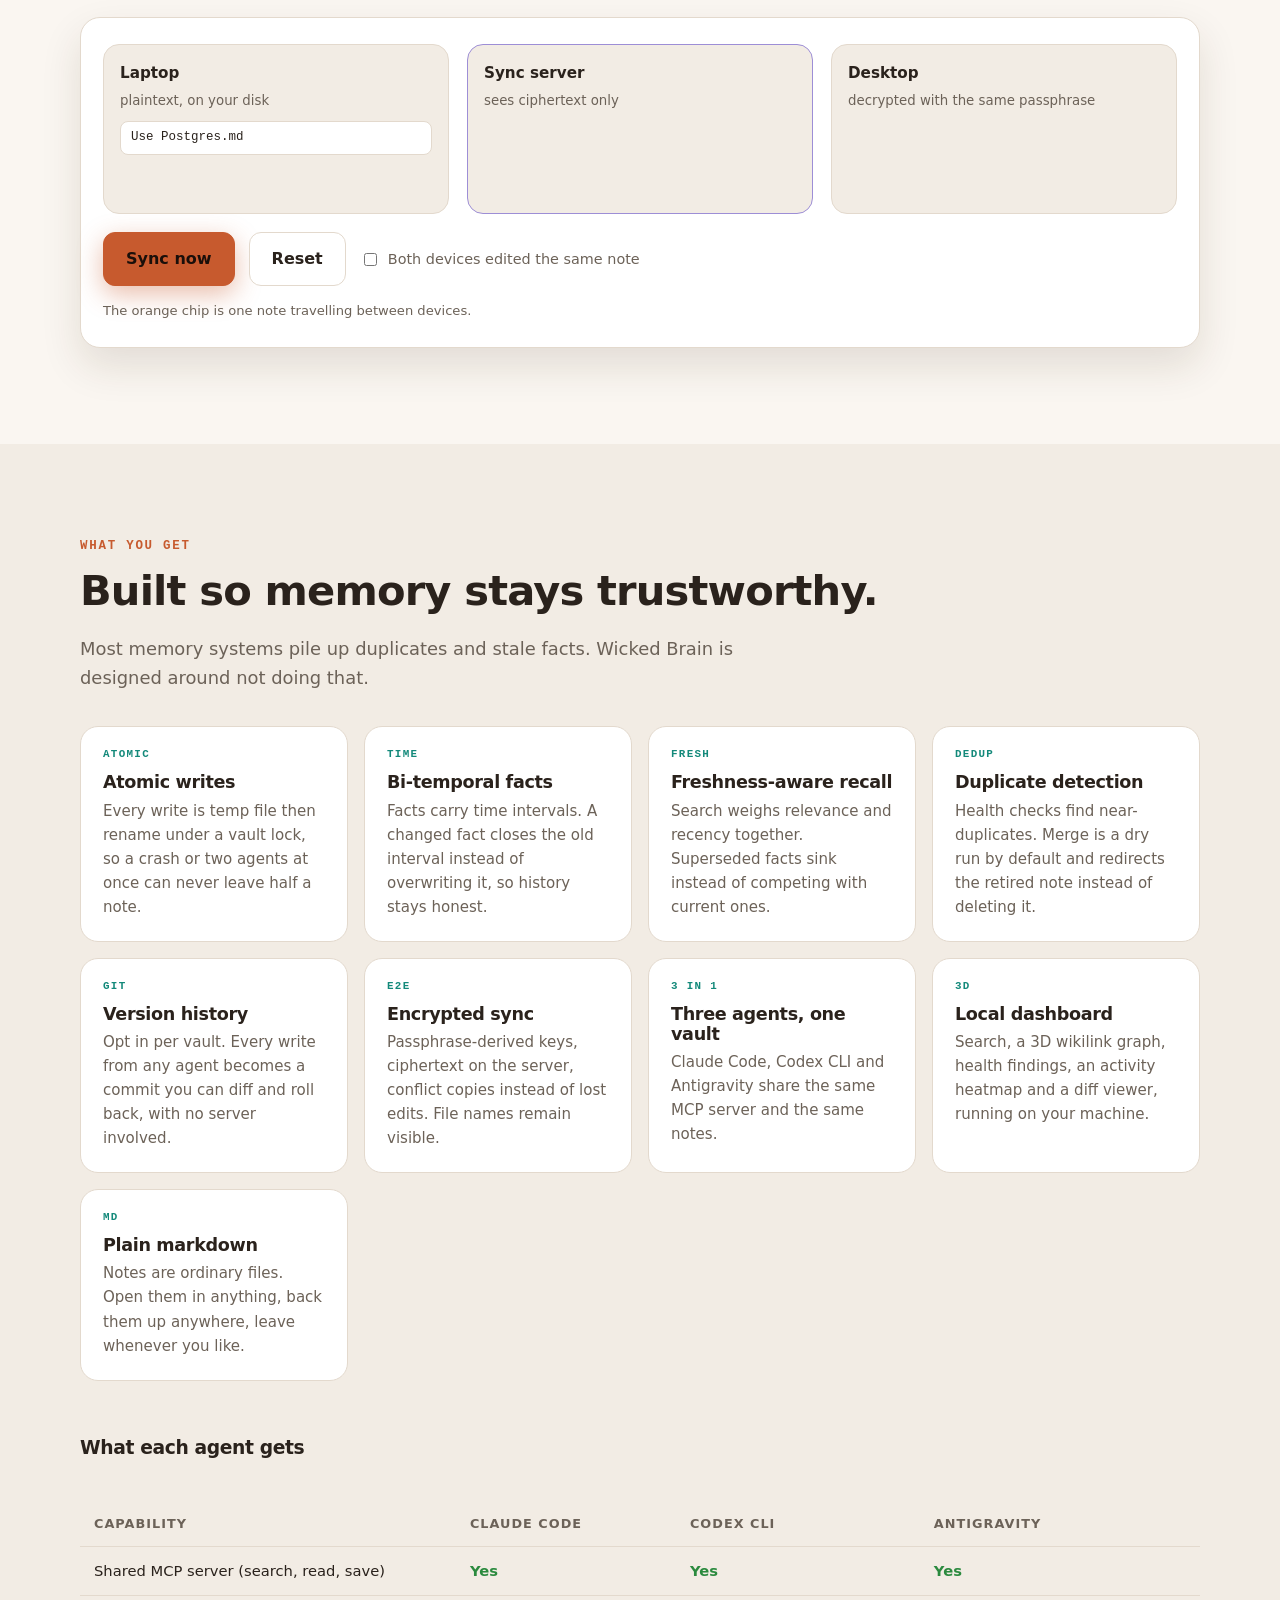
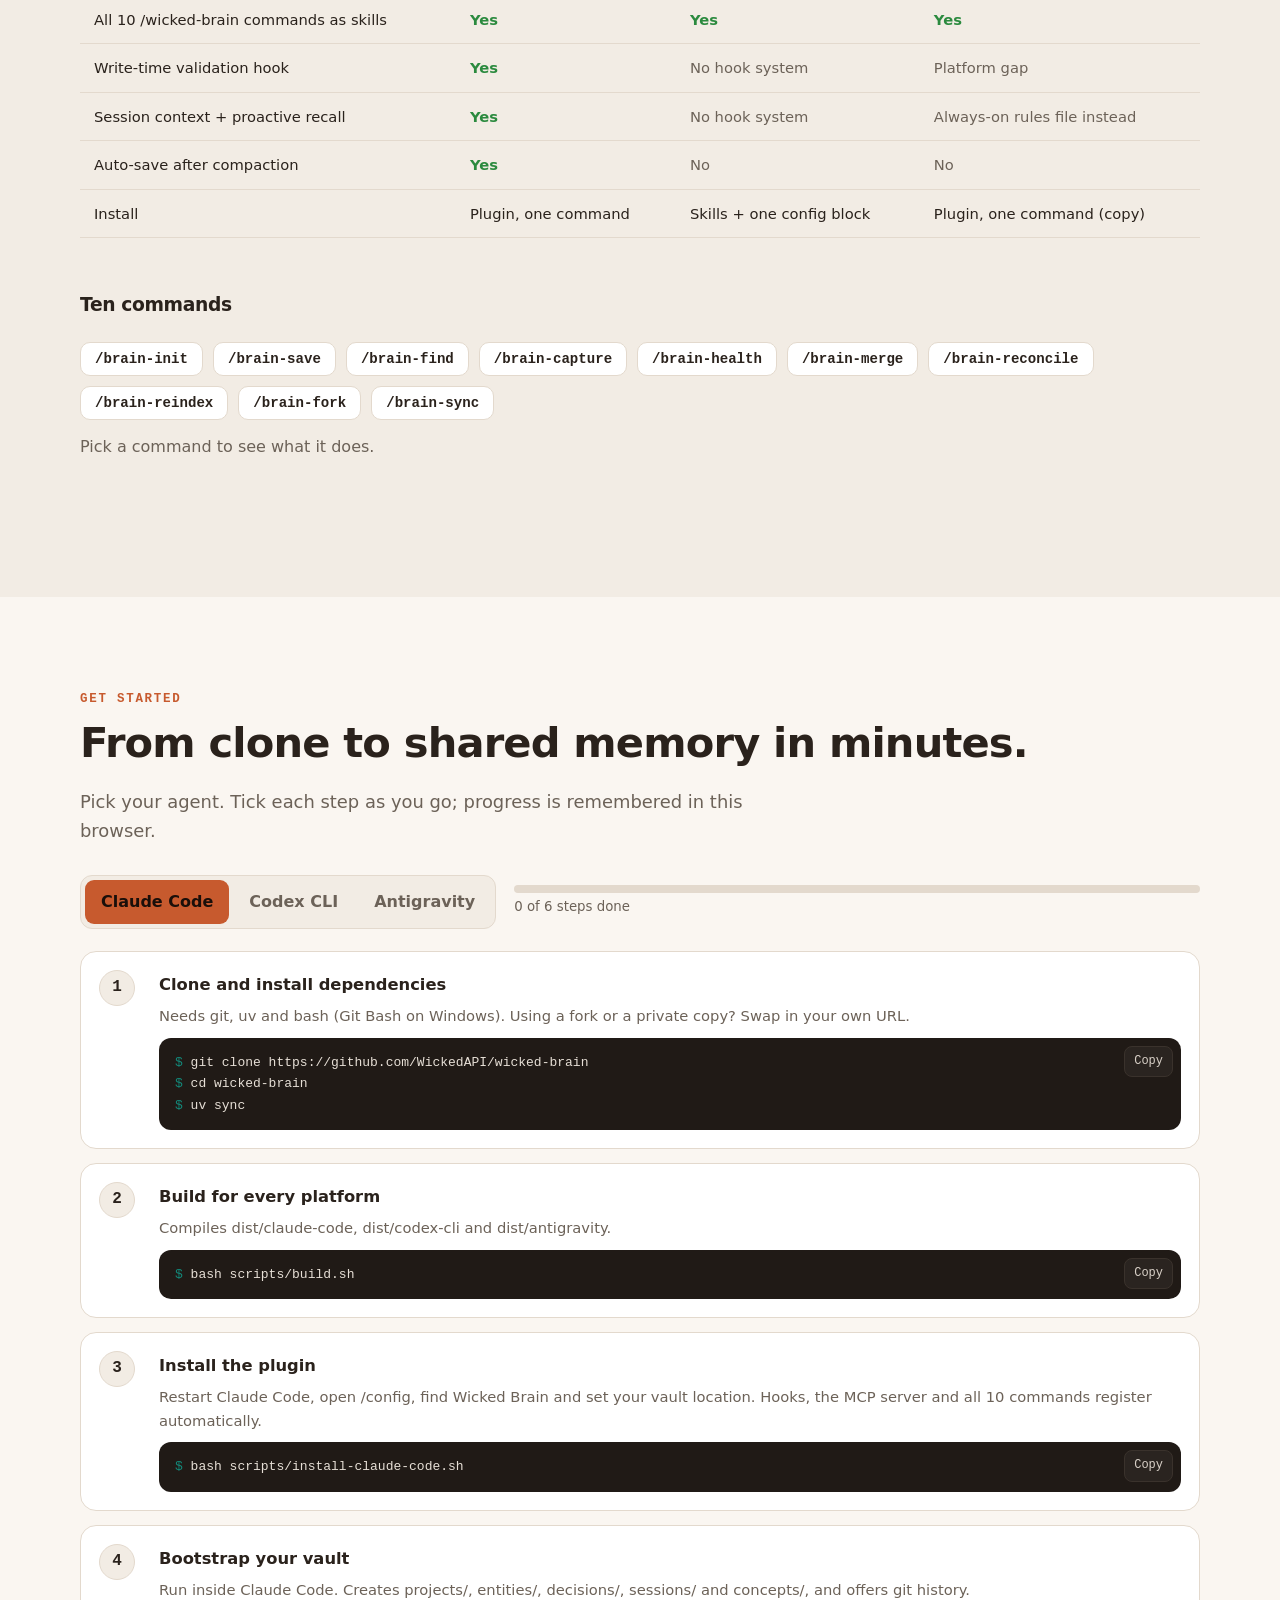
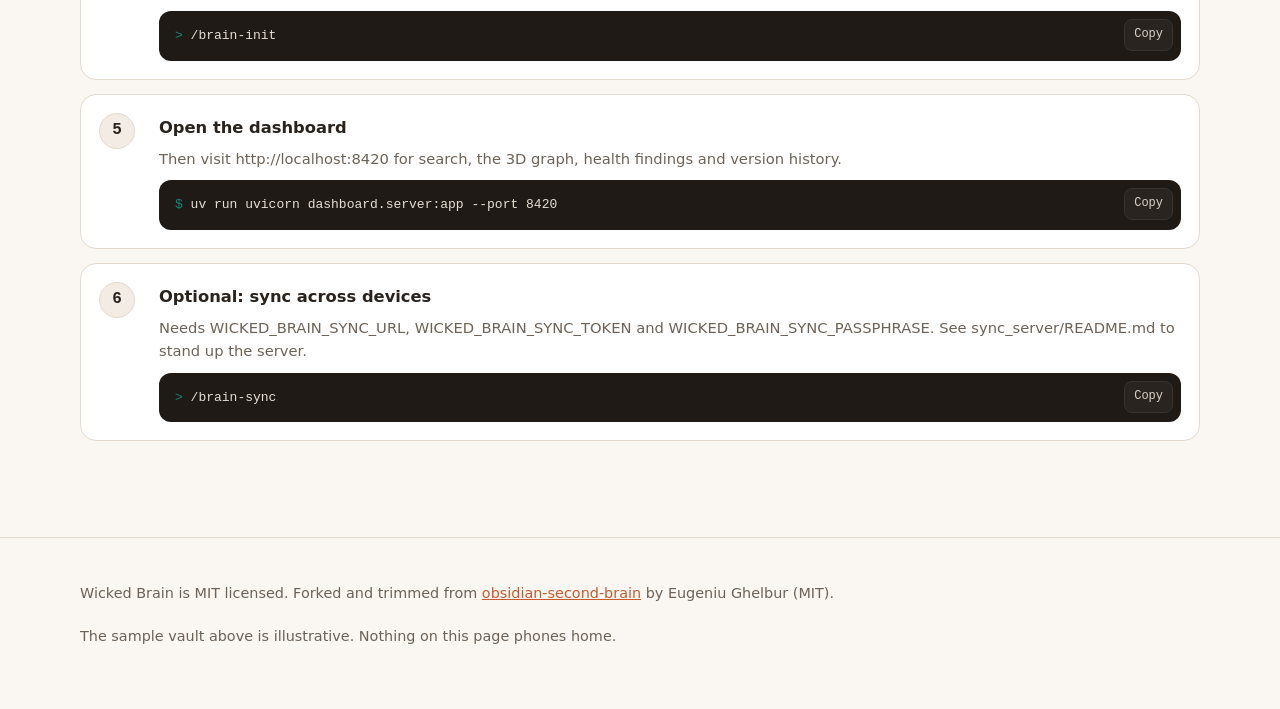
==== commit 95015437: "Point repo URLs at WickedAPI/wicked-brain after the org transfer Co-Authored-By: Claude Sonnet 5.5 <" ====
--- a/site/index.html
+++ b/site/index.html
@@ -362,7 +362,7 @@
 
 <script>
 "use strict";
-const REPO_URL = "https://github.com/choaticpixels/wicked-brain";
+const REPO_URL = "https://github.com/WickedAPI/wicked-brain";
 const REDUCED = matchMedia("(prefers-reduced-motion: reduce)").matches;
 const $ = (s, r=document) => r.querySelector(s);
 const sleep = ms => new Promise(r => setTimeout(r, REDUCED ? 0 : ms));
